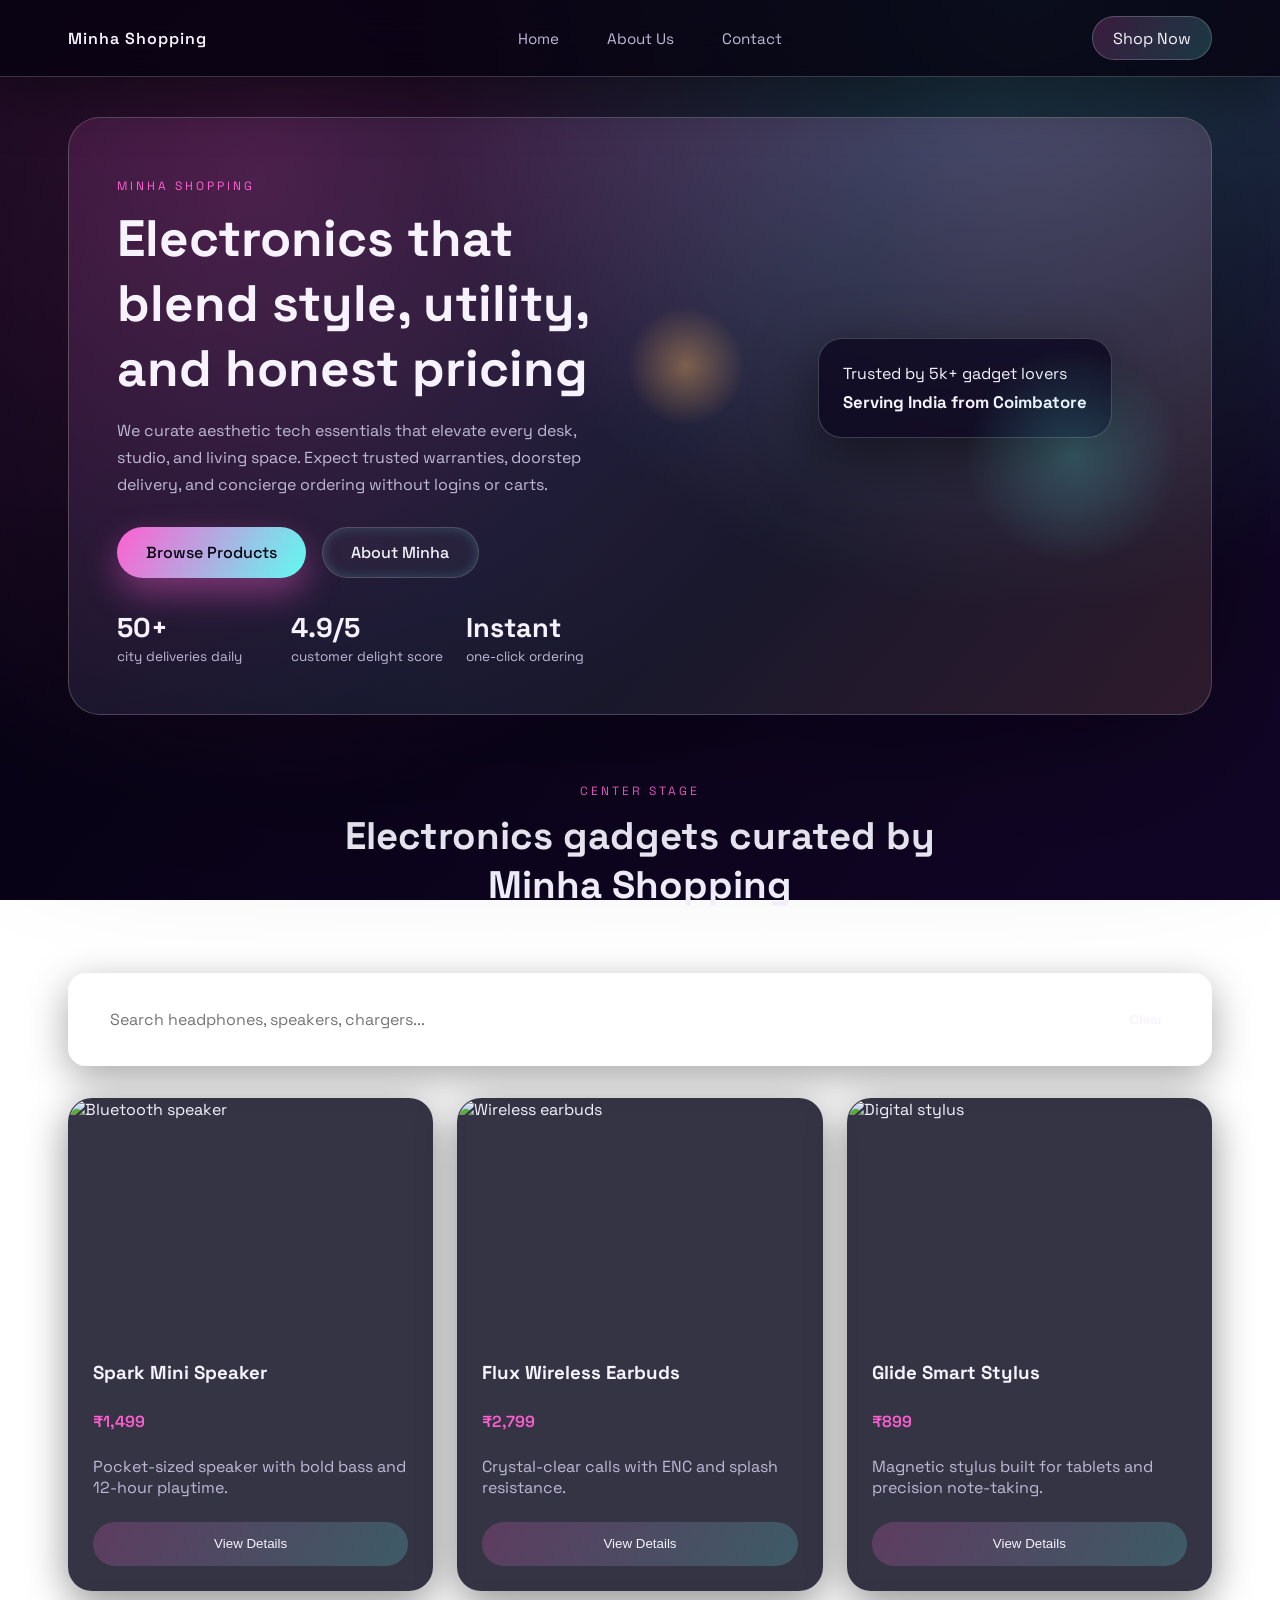
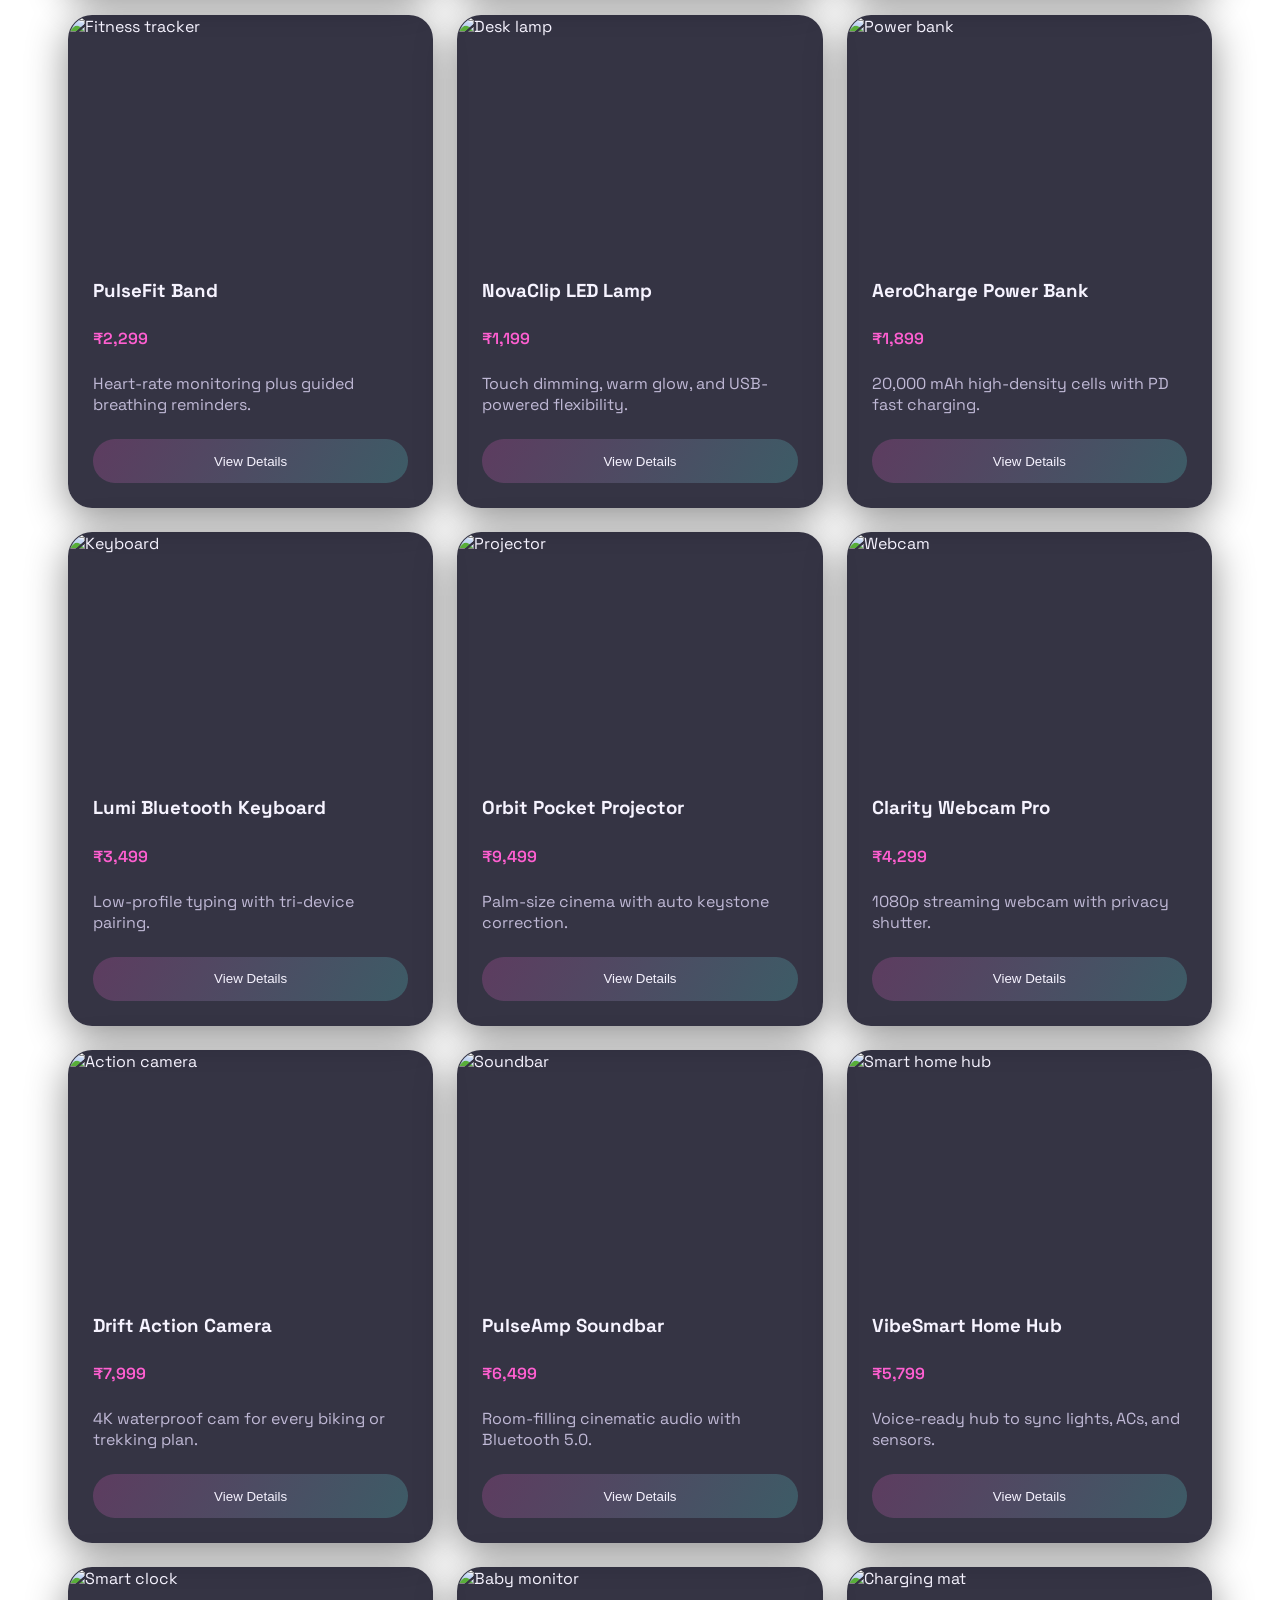
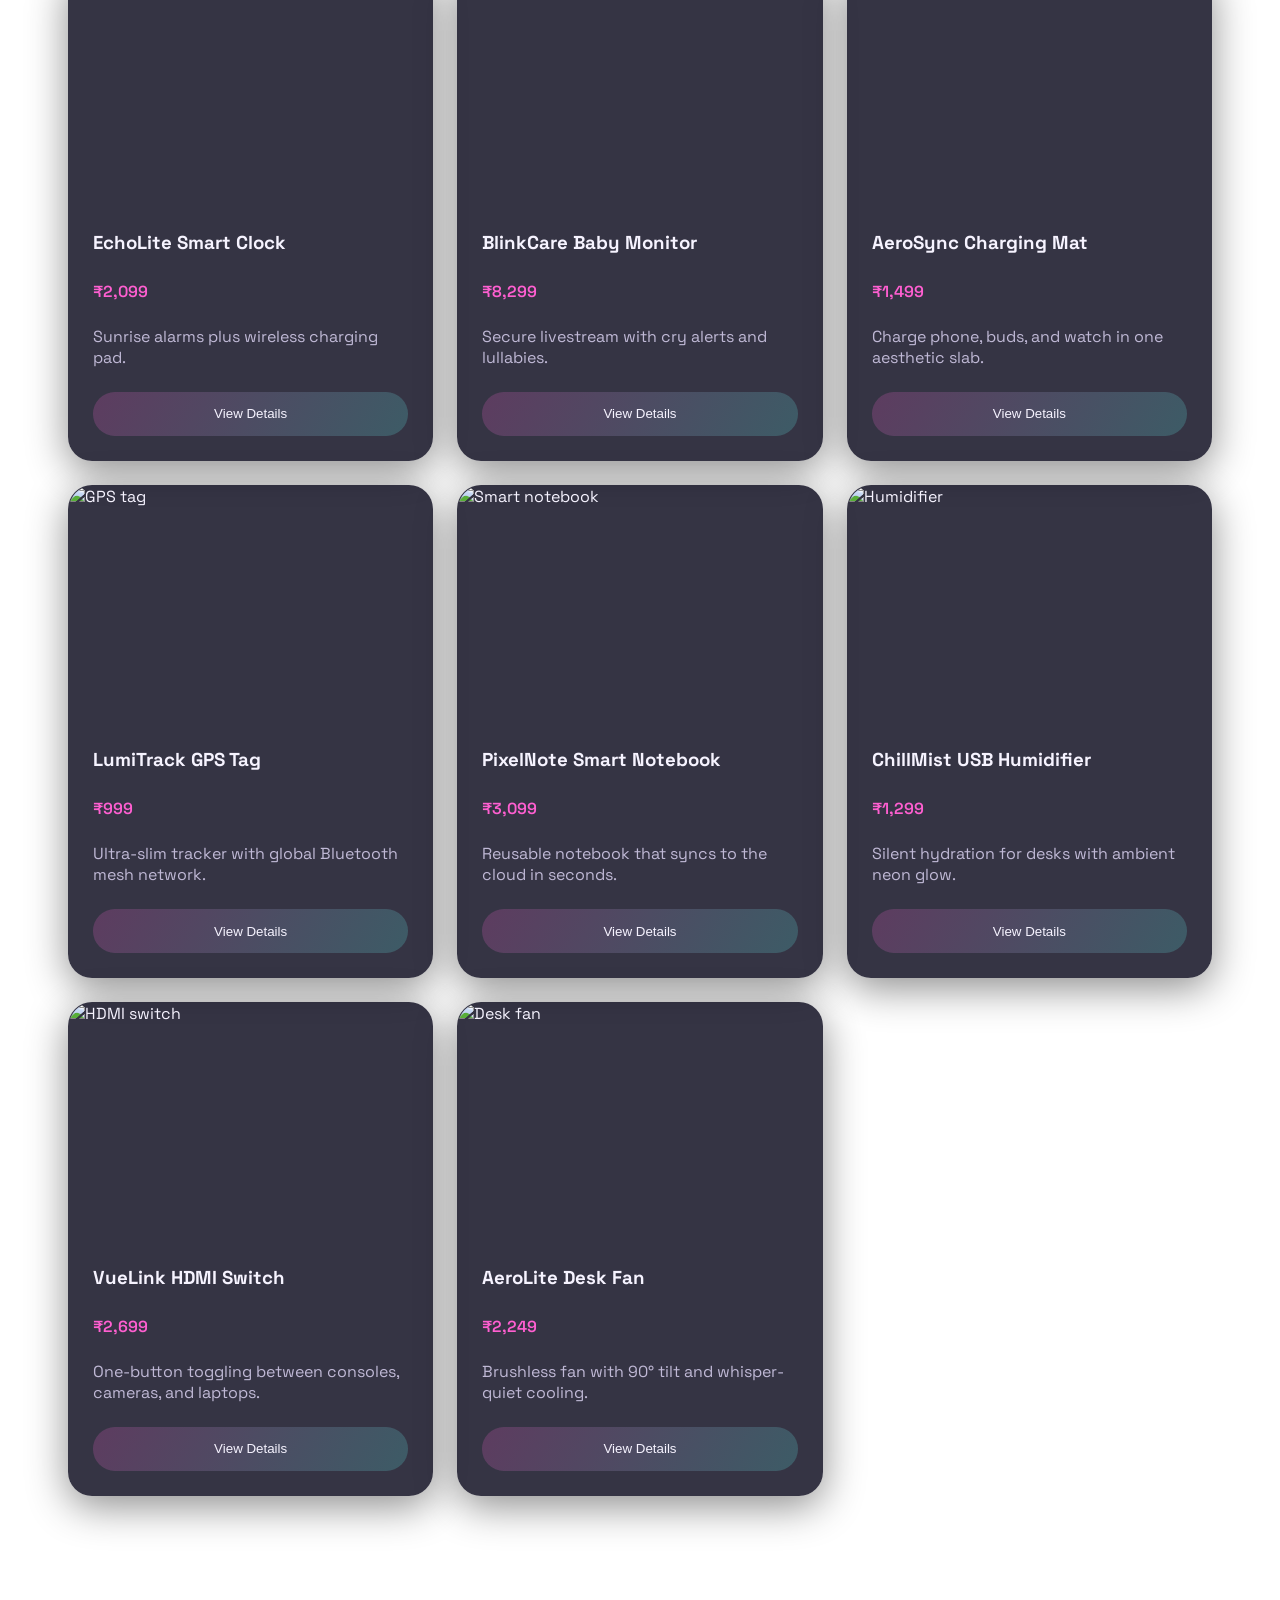
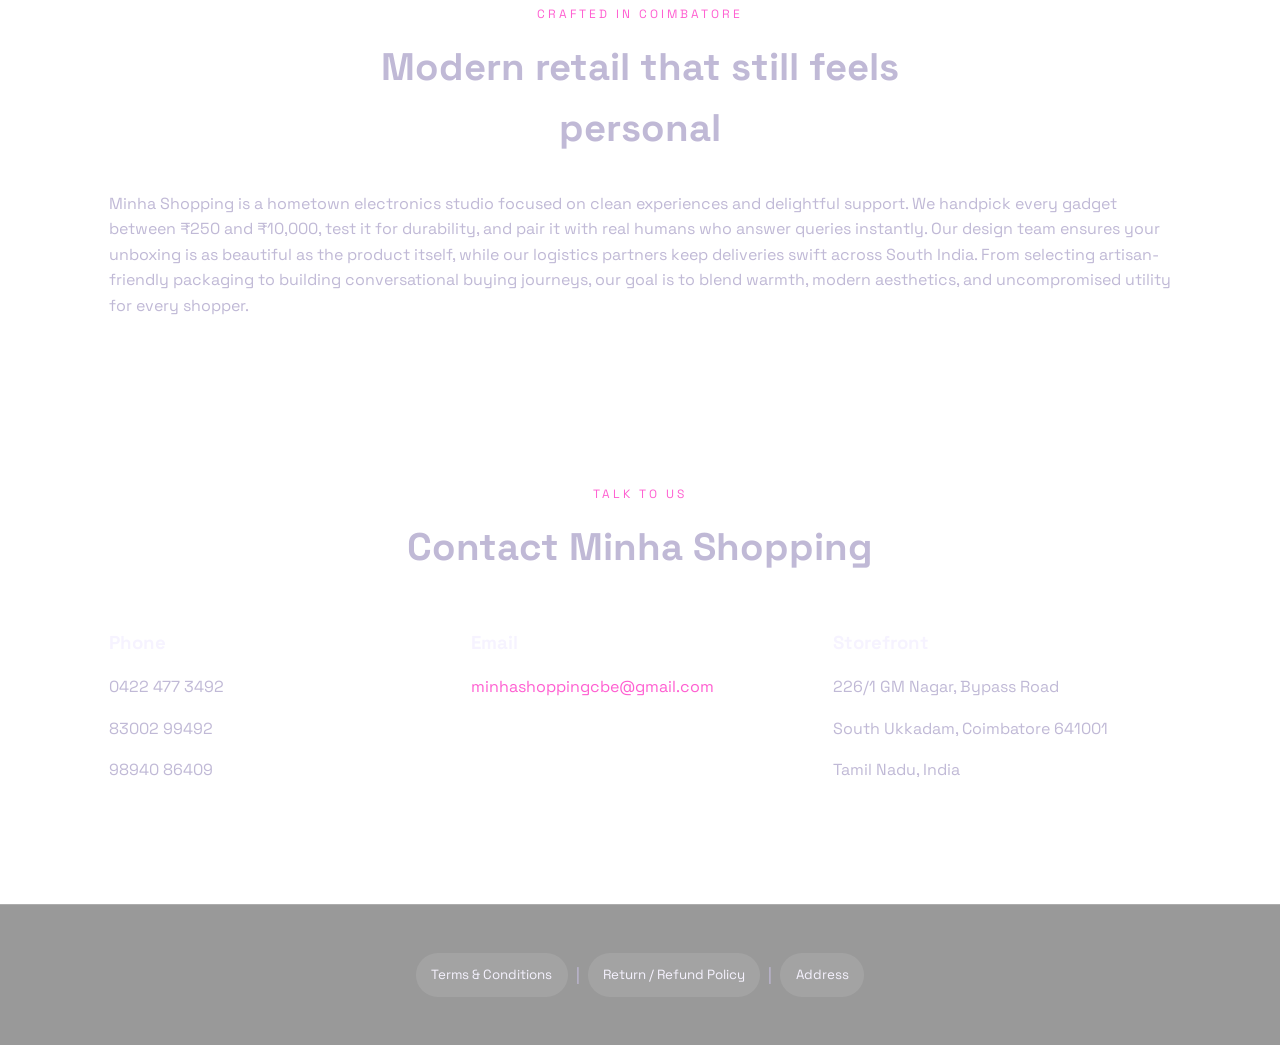
==== index.html @ f3690b3e "Add files via upload" ====
<!DOCTYPE html>
<html lang="en">

<head>
    <meta charset="UTF-8" />
    <meta name="viewport" content="width=device-width, initial-scale=1.0, maximum-scale=5.0, user-scalable=yes" />
    <meta name="apple-mobile-web-app-capable" content="yes" />
    <meta name="apple-mobile-web-app-status-bar-style" content="black-translucent" />
    <title>Minha Shopping | Curated Electronics</title>
    <link rel="preconnect" href="https://fonts.googleapis.com">
    <link rel="preconnect" href="https://fonts.gstatic.com" crossorigin>
    <link href="https://fonts.googleapis.com/css2?family=Space+Grotesk:wght@400;500;600&display=swap" rel="stylesheet">
    <link rel="stylesheet" href="style.css" />
</head>

<body>
    <header class="site-header">
        <nav class="nav">
            <div class="brand">Minha Shopping</div>
            <ul class="nav-links">
                <li><a href="#home">Home</a></li>
                <li><a href="#about">About Us</a></li>
                <li><a href="#contact">Contact</a></li>
            </ul>
            <a class="nav-cta" href="#gallery">Shop Now</a>
        </nav>
    </header>

    <main id="home">
        <section class="hero">
            <div class="hero-copy">
                <p class="eyebrow">Minha Shopping</p>
                <h1>Electronics that blend style, utility, and honest pricing</h1>
                <p class="subtitle">
                    We curate aesthetic tech essentials that elevate every desk, studio, and living space. Expect trusted
                    warranties, doorstep delivery, and concierge ordering without logins or carts.
                </p>
                <div class="hero-actions">
                    <a href="#gallery" class="primary-pill">Browse Products</a>
                    <a href="#about" class="ghost-pill">About Minha</a>
                </div>
                <div class="hero-stats">
                    <div>
                        <strong>50+</strong>
                        <span>city deliveries daily</span>
                    </div>
                    <div>
                        <strong>4.9/5</strong>
                        <span>customer delight score</span>
                    </div>
                    <div>
                        <strong>Instant</strong>
                        <span>one-click ordering</span>
                    </div>
                </div>
            </div>
            <div class="hero-visual">
                <div class="glass-card">
                    <span>Trusted by 5k+ gadget lovers</span>
                    <strong>Serving India from Coimbatore</strong>
                </div>
                <div class="hero-circle"></div>
                <div class="hero-orb"></div>
            </div>
        </section>

        <section class="gallery" id="gallery">
            <div class="section-heading">
                <p class="eyebrow">Center stage</p>
                <h2>Electronics gadgets curated by Minha Shopping</h2>
            </div>
            <div class="product-search">
                <div class="search-input-wrap">
                    <input type="search" id="productSearch" name="productSearch" placeholder="Search headphones, speakers, chargers..." aria-label="Search products">
                    <button type="button" id="clearSearch" aria-label="Clear search">Clear</button>
                </div>
                <p class="search-empty" id="searchEmpty" hidden>No products match your search.</p>
            </div>
            <div class="card-grid">
                <article class="product-card" data-name="Spark Mini Speaker" data-price="₹1,499" data-description="Pocket-sized speaker with bold bass and 12-hour playtime." data-image="https://images.unsplash.com/photo-1505740420928-5e560c06d30e?auto=format&fit=crop&w=800&q=80" data-features="12-hour battery|Pocket carry loop|IPX5 splash resistant">
                    <div class="card-media">
                        <img src="https://images.unsplash.com/photo-1505740420928-5e560c06d30e?auto=format&fit=crop&w=800&q=80" alt="Bluetooth speaker">
                    </div>
                    <div class="card-body">
                        <h3>Spark Mini Speaker</h3>
                        <p class="price">₹1,499</p>
                        <p class="description">Pocket-sized speaker with bold bass and 12-hour playtime.</p>
                        <button class="details-btn" type="button">View Details</button>
                    </div>
                </article>

                <article class="product-card" data-name="Flux Wireless Earbuds" data-price="₹2,799" data-description="Crystal-clear calls with ENC and splash resistance." data-image="https://images.unsplash.com/photo-1524504388940-b1c1722653e1?auto=format&fit=crop&w=800&q=80" data-features="ENC dual mics|Low-latency gaming mode|USB-C fast charge case">
                    <div class="card-media">
                        <img src="https://images.unsplash.com/photo-1524504388940-b1c1722653e1?auto=format&fit=crop&w=800&q=80" alt="Wireless earbuds">
                    </div>
                    <div class="card-body">
                        <h3>Flux Wireless Earbuds</h3>
                        <p class="price">₹2,799</p>
                        <p class="description">Crystal-clear calls with ENC and splash resistance.</p>
                        <button class="details-btn" type="button">View Details</button>
                    </div>
                </article>

                <article class="product-card" data-name="Glide Smart Stylus" data-price="₹899" data-description="Magnetic stylus built for tablets and precision note-taking." data-image="https://images.unsplash.com/photo-1505751172876-fa1923c5c528?auto=format&fit=crop&w=800&q=80" data-features="Palm rejection support|Magnetic snap-on|Universal tip set included">
                    <div class="card-media">
                        <img src="https://images.unsplash.com/photo-1505751172876-fa1923c5c528?auto=format&fit=crop&w=800&q=80" alt="Digital stylus">
                    </div>
                    <div class="card-body">
                        <h3>Glide Smart Stylus</h3>
                        <p class="price">₹899</p>
                        <p class="description">Magnetic stylus built for tablets and precision note-taking.</p>
                        <button class="details-btn" type="button">View Details</button>
                    </div>
                </article>

                <article class="product-card" data-name="PulseFit Band" data-price="₹2,299" data-description="Heart-rate monitoring plus guided breathing reminders." data-image="https://images.unsplash.com/photo-1518770660439-4636190af475?auto=format&fit=crop&w=800&q=80" data-features="24/7 HR tracking|Sleep analytics dashboard|Swim-ready water resistance">
                    <div class="card-media">
                        <img src="https://images.unsplash.com/photo-1518770660439-4636190af475?auto=format&fit=crop&w=800&q=80" alt="Fitness tracker">
                    </div>
                    <div class="card-body">
                        <h3>PulseFit Band</h3>
                        <p class="price">₹2,299</p>
                        <p class="description">Heart-rate monitoring plus guided breathing reminders.</p>
                        <button class="details-btn" type="button">View Details</button>
                    </div>
                </article>

                <article class="product-card" data-name="NovaClip LED Lamp" data-price="₹1,199" data-description="Touch dimming, warm glow, and USB-powered flexibility." data-image="https://images.unsplash.com/photo-1505691938895-1758d7feb511?auto=format&fit=crop&w=800&q=80" data-features="Touch dimmer control|Warm & cool tones|Flexible gooseneck clip">
                    <div class="card-media">
                        <img src="https://images.unsplash.com/photo-1505691938895-1758d7feb511?auto=format&fit=crop&w=800&q=80" alt="Desk lamp">
                    </div>
                    <div class="card-body">
                        <h3>NovaClip LED Lamp</h3>
                        <p class="price">₹1,199</p>
                        <p class="description">Touch dimming, warm glow, and USB-powered flexibility.</p>
                        <button class="details-btn" type="button">View Details</button>
                    </div>
                </article>

                <article class="product-card" data-name="AeroCharge Power Bank" data-price="₹1,899" data-description="20,000 mAh high-density cells with PD fast charging." data-image="https://images.unsplash.com/photo-1510552776732-01acc9a4c0d3?auto=format&fit=crop&w=800&q=80" data-features="20,000 mAh battery|Dual USB + USB-C ports|LED charge indicator">
                    <div class="card-media">
                        <img src="https://images.unsplash.com/photo-1510552776732-01acc9a4c0d3?auto=format&fit=crop&w=800&q=80" alt="Power bank">
                    </div>
                    <div class="card-body">
                        <h3>AeroCharge Power Bank</h3>
                        <p class="price">₹1,899</p>
                        <p class="description">20,000 mAh high-density cells with PD fast charging.</p>
                        <button class="details-btn" type="button">View Details</button>
                    </div>
                </article>

                <article class="product-card" data-name="Lumi Bluetooth Keyboard" data-price="₹3,499" data-description="Low-profile typing with tri-device pairing." data-image="https://images.unsplash.com/photo-1516651029879-edd686963a62?auto=format&fit=crop&w=800&q=80" data-features="Tri-device pairing|Backlit keycaps|Aluminum top frame">
                    <div class="card-media">
                        <img src="https://images.unsplash.com/photo-1516651029879-edd686963a62?auto=format&fit=crop&w=800&q=80" alt="Keyboard">
                    </div>
                    <div class="card-body">
                        <h3>Lumi Bluetooth Keyboard</h3>
                        <p class="price">₹3,499</p>
                        <p class="description">Low-profile typing with tri-device pairing.</p>
                        <button class="details-btn" type="button">View Details</button>
                    </div>
                </article>

                <article class="product-card" data-name="Orbit Pocket Projector" data-price="₹9,499" data-description="Palm-size cinema with auto keystone correction." data-image="https://images.unsplash.com/photo-1466096115517-bceecbfb6fde?auto=format&fit=crop&w=800&q=80" data-features="Auto keystone adjust|Built-in speakers|HDMI & USB inputs">
                    <div class="card-media">
                        <img src="https://images.unsplash.com/photo-1466096115517-bceecbfb6fde?auto=format&fit=crop&w=800&q=80" alt="Projector">
                    </div>
                    <div class="card-body">
                        <h3>Orbit Pocket Projector</h3>
                        <p class="price">₹9,499</p>
                        <p class="description">Palm-size cinema with auto keystone correction.</p>
                        <button class="details-btn" type="button">View Details</button>
                    </div>
                </article>

                <article class="product-card" data-name="Clarity Webcam Pro" data-price="₹4,299" data-description="1080p streaming webcam with privacy shutter." data-image="https://images.unsplash.com/photo-1580894908361-967195033215?auto=format&fit=crop&w=800&q=80" data-features="1080p glass lens|Dual noise-free mics|Physical privacy shutter">
                    <div class="card-media">
                        <img src="https://images.unsplash.com/photo-1580894908361-967195033215?auto=format&fit=crop&w=800&q=80" alt="Webcam">
                    </div>
                    <div class="card-body">
                        <h3>Clarity Webcam Pro</h3>
                        <p class="price">₹4,299</p>
                        <p class="description">1080p streaming webcam with privacy shutter.</p>
                        <button class="details-btn" type="button">View Details</button>
                    </div>
                </article>

                <article class="product-card" data-name="Drift Action Camera" data-price="₹7,999" data-description="4K waterproof cam for every biking or trekking plan." data-image="https://images.unsplash.com/photo-1508898578281-774ac4893c0c?auto=format&fit=crop&w=800&q=80" data-features="4K60 recording|Gyro stabilization|Waterproof up to 30m">
                    <div class="card-media">
                        <img src="https://images.unsplash.com/photo-1508898578281-774ac4893c0c?auto=format&fit=crop&w=800&q=80" alt="Action camera">
                    </div>
                    <div class="card-body">
                        <h3>Drift Action Camera</h3>
                        <p class="price">₹7,999</p>
                        <p class="description">4K waterproof cam for every biking or trekking plan.</p>
                        <button class="details-btn" type="button">View Details</button>
                    </div>
                </article>

                <article class="product-card" data-name="PulseAmp Soundbar" data-price="₹6,499" data-description="Room-filling cinematic audio with Bluetooth 5.0." data-image="https://images.unsplash.com/photo-1511379938547-c1f69419868d?auto=format&fit=crop&w=800&q=80" data-features="120W output|Wireless sub-ready|Bluetooth 5.0 streaming">
                    <div class="card-media">
                        <img src="https://images.unsplash.com/photo-1511379938547-c1f69419868d?auto=format&fit=crop&w=800&q=80" alt="Soundbar">
                    </div>
                    <div class="card-body">
                        <h3>PulseAmp Soundbar</h3>
                        <p class="price">₹6,499</p>
                        <p class="description">Room-filling cinematic audio with Bluetooth 5.0.</p>
                        <button class="details-btn" type="button">View Details</button>
                    </div>
                </article>

                <article class="product-card" data-name="VibeSmart Home Hub" data-price="₹5,799" data-description="Voice-ready hub to sync lights, ACs, and sensors." data-image="https://images.unsplash.com/photo-1498050108023-c5249f4df085?auto=format&fit=crop&w=800&q=80" data-features="Voice assistant ready|Smart routine engine|Companion app control">
                    <div class="card-media">
                        <img src="https://images.unsplash.com/photo-1498050108023-c5249f4df085?auto=format&fit=crop&w=800&q=80" alt="Smart home hub">
                    </div>
                    <div class="card-body">
                        <h3>VibeSmart Home Hub</h3>
                        <p class="price">₹5,799</p>
                        <p class="description">Voice-ready hub to sync lights, ACs, and sensors.</p>
                        <button class="details-btn" type="button">View Details</button>
                    </div>
                </article>

                <article class="product-card" data-name="EchoLite Smart Clock" data-price="₹2,099" data-description="Sunrise alarms plus wireless charging pad." data-image="https://images.unsplash.com/photo-1508057198894-247b23fe5ade?auto=format&fit=crop&w=800&q=80" data-features="Sunrise wake alarm|Qi wireless charging|Ambient light sensor">
                    <div class="card-media">
                        <img src="https://images.unsplash.com/photo-1508057198894-247b23fe5ade?auto=format&fit=crop&w=800&q=80" alt="Smart clock">
                    </div>
                    <div class="card-body">
                        <h3>EchoLite Smart Clock</h3>
                        <p class="price">₹2,099</p>
                        <p class="description">Sunrise alarms plus wireless charging pad.</p>
                        <button class="details-btn" type="button">View Details</button>
                    </div>
                </article>

                <article class="product-card" data-name="BlinkCare Baby Monitor" data-price="₹8,299" data-description="Secure livestream with cry alerts and lullabies." data-image="https://images.unsplash.com/photo-1518444028785-8fbcd101ebb9?auto=format&fit=crop&w=800&q=80" data-features="1080p night vision|Cry and motion alerts|Secure mobile streaming">
                    <div class="card-media">
                        <img src="https://images.unsplash.com/photo-1518444028785-8fbcd101ebb9?auto=format&fit=crop&w=800&q=80" alt="Baby monitor">
                    </div>
                    <div class="card-body">
                        <h3>BlinkCare Baby Monitor</h3>
                        <p class="price">₹8,299</p>
                        <p class="description">Secure livestream with cry alerts and lullabies.</p>
                        <button class="details-btn" type="button">View Details</button>
                    </div>
                </article>

                <article class="product-card" data-name="AeroSync Charging Mat" data-price="₹1,499" data-description="Charge phone, buds, and watch in one aesthetic slab." data-image="https://images.unsplash.com/photo-1517430816045-df4b7de11d1d?auto=format&fit=crop&w=800&q=80" data-features="3-in-1 charging zones|Foreign object detection|Soft ambient LED">
                    <div class="card-media">
                        <img src="https://images.unsplash.com/photo-1517430816045-df4b7de11d1d?auto=format&fit=crop&w=800&q=80" alt="Charging mat">
                    </div>
                    <div class="card-body">
                        <h3>AeroSync Charging Mat</h3>
                        <p class="price">₹1,499</p>
                        <p class="description">Charge phone, buds, and watch in one aesthetic slab.</p>
                        <button class="details-btn" type="button">View Details</button>
                    </div>
                </article>

                <article class="product-card" data-name="LumiTrack GPS Tag" data-price="₹999" data-description="Ultra-slim tracker with global Bluetooth mesh network." data-image="https://images.unsplash.com/photo-1508057198997-955f9a74f16c?auto=format&fit=crop&w=800&q=80" data-features="Global mesh tracking|Replaceable battery|Precision alert mode">
                    <div class="card-media">
                        <img src="https://images.unsplash.com/photo-1508057198997-955f9a74f16c?auto=format&fit=crop&w=800&q=80" alt="GPS tag">
                    </div>
                    <div class="card-body">
                        <h3>LumiTrack GPS Tag</h3>
                        <p class="price">₹999</p>
                        <p class="description">Ultra-slim tracker with global Bluetooth mesh network.</p>
                        <button class="details-btn" type="button">View Details</button>
                    </div>
                </article>

                <article class="product-card" data-name="PixelNote Smart Notebook" data-price="₹3,099" data-description="Reusable notebook that syncs to the cloud in seconds." data-image="https://images.unsplash.com/photo-1473186578172-c141e6798cf4?auto=format&fit=crop&w=800&q=80" data-features="Reusable smart pages|Cloud sync app|Pilot FriXion pen included">
                    <div class="card-media">
                        <img src="https://images.unsplash.com/photo-1473186578172-c141e6798cf4?auto=format&fit=crop&w=800&q=80" alt="Smart notebook">
                    </div>
                    <div class="card-body">
                        <h3>PixelNote Smart Notebook</h3>
                        <p class="price">₹3,099</p>
                        <p class="description">Reusable notebook that syncs to the cloud in seconds.</p>
                        <button class="details-btn" type="button">View Details</button>
                    </div>
                </article>

                <article class="product-card" data-name="ChillMist USB Humidifier" data-price="₹1,299" data-description="Silent hydration for desks with ambient neon glow." data-image="https://images.unsplash.com/photo-1503602642458-232111445657?auto=format&fit=crop&w=800&q=80" data-features="Color-cycle glow|Auto shut-off safety|Ultra-quiet misting">
                    <div class="card-media">
                        <img src="https://images.unsplash.com/photo-1503602642458-232111445657?auto=format&fit=crop&w=800&q=80" alt="Humidifier">
                    </div>
                    <div class="card-body">
                        <h3>ChillMist USB Humidifier</h3>
                        <p class="price">₹1,299</p>
                        <p class="description">Silent hydration for desks with ambient neon glow.</p>
                        <button class="details-btn" type="button">View Details</button>
                    </div>
                </article>

                <article class="product-card" data-name="VueLink HDMI Switch" data-price="₹2,699" data-description="One-button toggling between consoles, cameras, and laptops." data-image="https://images.unsplash.com/photo-1517059224940-d4af9eec41e5?auto=format&fit=crop&w=800&q=80" data-features="4K HDR passthrough|Single-tap toggle|Wireless remote included">
                    <div class="card-media">
                        <img src="https://images.unsplash.com/photo-1517059224940-d4af9eec41e5?auto=format&fit=crop&w=800&q=80" alt="HDMI switch">
                    </div>
                    <div class="card-body">
                        <h3>VueLink HDMI Switch</h3>
                        <p class="price">₹2,699</p>
                        <p class="description">One-button toggling between consoles, cameras, and laptops.</p>
                        <button class="details-btn" type="button">View Details</button>
                    </div>
                </article>

                <article class="product-card" data-name="AeroLite Desk Fan" data-price="₹2,249" data-description="Brushless fan with 90° tilt and whisper-quiet cooling." data-image="https://images.unsplash.com/photo-1448932223592-d1fc686e76ea?auto=format&fit=crop&w=800&q=80" data-features="Brushless motor|3-speed dial|USB-C powered base">
                    <div class="card-media">
                        <img src="https://images.unsplash.com/photo-1448932223592-d1fc686e76ea?auto=format&fit=crop&w=800&q=80" alt="Desk fan">
                    </div>
                    <div class="card-body">
                        <h3>AeroLite Desk Fan</h3>
                        <p class="price">₹2,249</p>
                        <p class="description">Brushless fan with 90° tilt and whisper-quiet cooling.</p>
                        <button class="details-btn" type="button">View Details</button>
                    </div>
                </article>
            </div>
        </section>

        <section class="about" id="about">
            <div class="section-heading">
                <p class="eyebrow">Crafted in Coimbatore</p>
                <h2>Modern retail that still feels personal</h2>
            </div>
            <p>
                Minha Shopping is a hometown electronics studio focused on clean experiences and delightful support. We
                handpick every gadget between ₹250 and ₹10,000, test it for durability, and pair it with real humans who answer
                queries instantly. Our design team ensures your unboxing is as beautiful as the product itself, while our
                logistics partners keep deliveries swift across South India. From selecting artisan-friendly packaging to
                building conversational buying journeys, our goal is to blend warmth, modern aesthetics, and uncompromised
                utility for every shopper.
            </p>
        </section>

        <section class="contact" id="contact">
            <div class="section-heading">
                <p class="eyebrow">Talk to us</p>
                <h2>Contact Minha Shopping</h2>
            </div>
            <div class="contact-grid">
                <div>
                    <h3>Phone</h3>
                    <p>0422 477 3492</p>
                    <p>83002 99492</p>
                    <p>98940 86409</p>
                </div>
                <div>
                    <h3>Email</h3>
                    <p><a href="mailto:minhashoppingcbe@gmail.com">minhashoppingcbe@gmail.com</a></p>
                </div>
                <div>
                    <h3>Storefront</h3>
                    <p>226/1 GM Nagar, Bypass Road</p>
                    <p>South Ukkadam, Coimbatore 641001</p>
                    <p>Tamil Nadu, India</p>
                </div>
            </div>
        </section>

    </main>

    <footer class="site-footer">
        <p>
            <button class="link-pill" data-info="terms">Terms &amp; Conditions</button>
            &nbsp;|&nbsp;
            <button class="link-pill" data-info="returns">Return / Refund Policy</button>
            &nbsp;|&nbsp;
            <button class="link-pill" data-info="address">Address</button>
        </p>
    </footer>


    <div class="product-overlay" id="productModal" aria-hidden="true">
        <div class="product-detail-card">
            <button class="close-btn" id="closeProduct" aria-label="Close product details">&times;</button>
            <div class="product-detail-grid">
                <div class="detail-media">
                    <img id="detailImage" src="" alt="Selected product">
                </div>
                <div class="detail-info">
                    <p class="eyebrow">Minha pick</p>
                    <h3 id="detailTitle"></h3>
                    <p class="price" id="detailPrice"></p>
                    <p class="detail-description" id="detailDescription"></p>
                    <ul class="detail-features" id="detailFeatures"></ul>
                    <div class="detail-actions">
                        <button class="ghost-pill" type="button" id="detailClose">Keep Browsing</button>
                        <button class="primary-pill" type="button" id="detailOrder">Order Now</button>
                    </div>
                </div>
            </div>
        </div>
    </div>

    <div class="info-overlay" id="infoModal" aria-hidden="true">
        <div class="info-card">
            <button class="close-btn" id="closeInfo" aria-label="Close policy details">&times;</button>
            <div class="info-content">
                <p class="eyebrow" id="infoLabel"></p>
                <h3 id="infoTitle"></h3>
                <ol id="infoList" class="info-list"></ol>
            </div>
        </div>
    </div>


    <script src="script.js" defer></script>
</body>

</html>
---- style.css ----
:root {
    --bg: #050210;
    --bg-accent: #140c2c;
    --card-bg: rgba(18, 17, 36, 0.85);
    --accent: #ff5fd1;
    --accent-strong: #ffb55f;
    --accent-secondary: #5ffbf1;
    --text: #f6f3ff;
    --muted: #c0b9d6;
    --border: rgba(255, 255, 255, 0.2);
    --error: #ff6b6b;
    font-family: "Space Grotesk", "Poppins", system-ui, -apple-system, BlinkMacSystemFont, "Segoe UI", sans-serif;
}

*,
*::before,
*::after {
    box-sizing: border-box;
    -webkit-tap-highlight-color: transparent;
}

html {
    scroll-behavior: smooth;
    width: 100%;
    overflow-x: hidden;
}

body {
    margin: 0;
    background: linear-gradient(125deg, #050210, #190834, #2d0a4f);
    background-size: 300% 300%;
    background-attachment: fixed;
    animation: nebula 18s ease infinite;
    color: var(--text);
    min-height: 100vh;
    overflow-x: hidden;
    width: 100%;
}

body::before,
body::after {
    content: "";
    position: fixed;
    inset: 0;
    pointer-events: none;
    background: radial-gradient(circle at 20% 20%, rgba(255, 95, 209, 0.2), transparent 50%),
        radial-gradient(circle at 80% 0%, rgba(95, 251, 241, 0.25), transparent 45%);
    mix-blend-mode: screen;
    z-index: -2;
}

body::after {
    background: url("https://www.transparenttextures.com/patterns/stardust.png");
    opacity: 0.04;
}

img {
    max-width: 100%;
    display: block;
    height: auto;
    object-fit: cover;
}

a {
    color: inherit;
    text-decoration: none;
}

.site-header {
    position: sticky;
    top: 0;
    z-index: 10;
    backdrop-filter: blur(20px);
    background: rgba(5, 2, 16, 0.8);
    border-bottom: 1px solid var(--border);
    box-shadow: 0 15px 60px rgba(0, 0, 0, 0.45);
}

.nav {
    display: flex;
    align-items: center;
    justify-content: space-between;
    max-width: 1200px;
    margin: 0 auto;
    padding: 1rem 1.75rem;
    flex-wrap: wrap;
    gap: 1rem;
}

.brand {
    font-weight: 600;
    letter-spacing: 1px;
}

.nav-links {
    display: flex;
    gap: 1.5rem;
    list-style: none;
    margin: 0;
    padding: 0;
    flex-wrap: wrap;
}

.nav-links li {
    display: flex;
}

.nav-links a {
    font-size: 0.95rem;
    color: var(--muted);
    transition: color 0.3s ease, text-shadow 0.3s ease;
    padding: 0.5rem 0.75rem;
    display: block;
    min-height: 44px;
    display: flex;
    align-items: center;
}

.nav-links a:hover {
    color: var(--accent);
    text-shadow: 0 0 12px rgba(255, 95, 209, 0.6);
}

.nav-cta {
    border: 1px solid var(--border);
    background: linear-gradient(120deg, rgba(255, 95, 209, 0.2), rgba(95, 251, 241, 0.2));
    color: var(--text);
    padding: 0.5rem 1.25rem;
    border-radius: 999px;
    cursor: pointer;
    transition: border-color 0.3s ease, transform 0.3s ease, box-shadow 0.3s ease;
    min-height: 44px;
    display: flex;
    align-items: center;
    justify-content: center;
    text-align: center;
}

.nav-cta:hover {
    border-color: var(--accent);
    transform: translateY(-2px) scale(1.02);
    box-shadow: 0 0 25px rgba(255, 95, 209, 0.45);
}

main {
    max-width: 1200px;
    margin: 0 auto;
    padding: 2.5rem 1.75rem 4rem;
    display: flex;
    flex-direction: column;
    gap: 3.5rem;
    width: 100%;
}

.hero {
    display: grid;
    grid-template-columns: repeat(auto-fit, minmax(280px, 1fr));
    gap: 2rem;
    align-items: center;
    padding: 3rem;
    border-radius: 32px;
    background: linear-gradient(135deg, rgba(255, 95, 209, 0.12), rgba(95, 251, 241, 0.08), rgba(255, 181, 95, 0.12));
    border: 1px solid var(--border);
    box-shadow: 0 30px 200px rgba(0, 0, 0, 0.45);
    position: relative;
    overflow: hidden;
    width: 100%;
}

.hero::after {
    content: "";
    position: absolute;
    inset: 0;
    background: radial-gradient(circle at 80% -20%, rgba(255, 95, 209, 0.2), transparent 50%);
    pointer-events: none;
    z-index: 0;
}

.hero > * {
    position: relative;
    z-index: 1;
}

.hero-copy h1 {
    font-size: clamp(2.5rem, 4vw, 3.5rem);
    margin: 0.3rem 0 1rem;
}

.eyebrow {
    text-transform: uppercase;
    letter-spacing: 3px;
    font-size: 0.75rem;
    color: var(--accent);
}

.subtitle {
    color: var(--muted);
    line-height: 1.7;
}

.hero-actions {
    display: flex;
    flex-wrap: wrap;
    gap: 1rem;
    margin-top: 1.75rem;
}

.primary-pill,
.ghost-pill {
    padding: 0.9rem 1.8rem;
    border-radius: 999px;
    font-weight: 500;
    border: none;
    cursor: pointer;
    transition: transform 0.3s ease, box-shadow 0.3s ease;
    min-height: 44px;
    display: inline-flex;
    align-items: center;
    justify-content: center;
    text-align: center;
    touch-action: manipulation;
    -webkit-tap-highlight-color: rgba(255, 95, 209, 0.3);
}

.primary-pill {
    background: linear-gradient(120deg, var(--accent), var(--accent-secondary));
    color: #050210;
    box-shadow: 0 15px 35px rgba(255, 95, 209, 0.4);
}

.primary-pill:hover {
    transform: translateY(-3px) scale(1.02);
}

.ghost-pill {
    border: 1px solid var(--border);
    color: var(--text);
    background: rgba(255, 255, 255, 0.03);
    box-shadow: inset 0 0 12px rgba(95, 251, 241, 0.2);
}

.hero-visual {
    position: relative;
    min-height: 260px;
}

.glass-card {
    position: absolute;
    top: 20%;
    right: 10%;
    padding: 1.5rem;
    background: rgba(10, 5, 28, 0.75);
    border-radius: 24px;
    border: 1px solid var(--border);
    backdrop-filter: blur(10px);
    box-shadow: 0 18px 60px rgba(0, 0, 0, 0.5);
}

.glass-card strong {
    display: block;
    margin-top: 0.4rem;
    font-size: 1.05rem;
}

.hero-circle {
    width: 220px;
    height: 220px;
    border-radius: 50%;
    background: radial-gradient(circle, rgba(95, 251, 241, 0.22), transparent 70%);
    position: absolute;
    right: -20px;
    bottom: -20px;
}

.hero-orb {
    width: 140px;
    height: 140px;
    border-radius: 50%;
    background: radial-gradient(circle, rgba(255, 181, 95, 0.4), transparent 60%);
    position: absolute;
    left: -40px;
    top: 10px;
    filter: blur(1px);
    animation: float 6s ease-in-out infinite;
}

.hero-stats {
    display: grid;
    grid-template-columns: repeat(auto-fit, minmax(120px, 1fr));
    gap: 1rem;
    margin-top: 2rem;
}

.hero-stats strong {
    display: block;
    font-size: 1.7rem;
}

.hero-stats span {
    font-size: 0.85rem;
    color: var(--muted);
}

.section-heading {
    text-align: center;
    max-width: 600px;
    margin: 0 auto 2rem;
}

.section-heading h2 {
    margin: 0.5rem 0 0;
    font-size: clamp(2rem, 3vw, 2.5rem);
}

.gallery {
    display: flex;
    flex-direction: column;
    gap: 2rem;
}

.product-search {
    background: rgba(255, 255, 255, 0.03);
    border: 1px solid var(--border);
    border-radius: 18px;
    padding: 1.25rem 1.5rem;
    display: grid;
    gap: 0.35rem;
    box-shadow: 0 12px 40px rgba(0, 0, 0, 0.35);
}

.search-input-wrap {
    display: grid;
    grid-template-columns: 1fr auto;
    gap: 0.5rem;
    align-items: center;
}

.product-search input[type="search"] {
    width: 100%;
    border-radius: 14px;
    border: 1px solid var(--border);
    background: rgba(255, 255, 255, 0.04);
    color: var(--text);
    padding: 0.85rem 1rem;
    font-size: 1rem;
    font-family: inherit;
    transition: border-color 0.2s ease, box-shadow 0.2s ease;
}

.product-search input[type="search"]:focus {
    outline: none;
    border-color: var(--accent);
    box-shadow: 0 0 0 3px rgba(255, 95, 209, 0.18);
}

#clearSearch {
    border: 1px solid var(--border);
    background: rgba(255, 255, 255, 0.06);
    color: var(--text);
    padding: 0.85rem 1rem;
    border-radius: 12px;
    cursor: pointer;
    min-height: 44px;
    min-width: 82px;
    font-weight: 600;
    transition: transform 0.2s ease, border-color 0.2s ease, box-shadow 0.2s ease;
}

#clearSearch:hover {
    border-color: var(--accent);
    box-shadow: 0 0 18px rgba(255, 95, 209, 0.25);
    transform: translateY(-1px);
}

.search-hint {
    margin: 0;
    color: var(--muted);
    font-size: 0.9rem;
}

.search-empty {
    margin: 0;
    color: var(--accent-strong);
    font-weight: 600;
}

.card-grid {
    display: grid;
    grid-template-columns: repeat(auto-fit, minmax(250px, 1fr));
    gap: 1.5rem;
    width: 100%;
}

.product-card {
    background: var(--card-bg);
    border-radius: 24px;
    overflow: hidden;
    border: 1px solid transparent;
    transition: transform 0.4s ease, border-color 0.4s ease, box-shadow 0.4s ease;
    display: flex;
    flex-direction: column;
    box-shadow: 0 10px 40px rgba(0, 0, 0, 0.45);
}

.product-card:hover {
    transform: translateY(-10px) scale(1.01);
    border-color: var(--accent);
    box-shadow: 0 25px 80px rgba(255, 95, 209, 0.35);
}

.card-media img {
    width: 100%;
    height: 220px;
    object-fit: cover;
}

.card-body {
    padding: 1.5rem;
    display: flex;
    flex-direction: column;
    gap: 0.5rem;
}

.price {
    color: var(--accent);
    margin: 0;
    font-weight: 600;
}

.description {
    color: var(--muted);
    flex: 1;
}

.details-btn {
    border: none;
    border-radius: 999px;
    padding: 0.85rem 1.4rem;
    background: linear-gradient(120deg, rgba(255, 95, 209, 0.2), rgba(95, 251, 241, 0.2));
    color: var(--text);
    cursor: pointer;
    transition: background 0.3s ease, transform 0.3s ease, box-shadow 0.3s ease;
    min-height: 44px;
    display: flex;
    align-items: center;
    justify-content: center;
    touch-action: manipulation;
    -webkit-tap-highlight-color: rgba(255, 95, 209, 0.3);
    width: 100%;
}

.details-btn:hover {
    background: linear-gradient(120deg, var(--accent), var(--accent-secondary));
    color: #050210;
    transform: translateY(-2px);
    box-shadow: 0 0 25px rgba(95, 251, 241, 0.35);
}

.about,
.contact {
    background: rgba(255, 255, 255, 0.03);
    border-radius: 24px;
    padding: 2.5rem;
    border: 1px solid var(--border);
    line-height: 1.6;
    color: var(--muted);
}

.contact-grid {
    display: grid;
    grid-template-columns: repeat(auto-fit, minmax(180px, 1fr));
    gap: 1.5rem;
    margin-top: 1.5rem;
}

.contact-grid h3 {
    margin-bottom: 0.5rem;
    color: var(--text);
}

.contact a {
    color: var(--accent);
}

.site-footer {
    text-align: center;
    padding: 2rem 1rem;
    border-top: 1px solid var(--border);
    background: rgba(0, 0, 0, 0.4);
    color: var(--muted);
}

.link-pill {
    background: rgba(255, 255, 255, 0.1);
    border: 1px solid transparent;
    color: var(--text);
    border-radius: 999px;
    padding: 0.3rem 0.9rem;
    cursor: pointer;
    font-family: inherit;
    transition: border-color 0.3s ease, transform 0.3s ease;
    min-height: 44px;
    display: inline-flex;
    align-items: center;
    justify-content: center;
    touch-action: manipulation;
    -webkit-tap-highlight-color: rgba(255, 95, 209, 0.3);
}

.link-pill:hover {
    border-color: var(--accent);
    transform: translateY(-2px);
}

.order-overlay {
    position: fixed;
    inset: 0;
    background: rgba(0, 0, 0, 0.65);
    display: flex;
    align-items: center;
    justify-content: center;
    padding: 1rem;
    opacity: 0;
    pointer-events: none;
    transition: opacity 0.3s ease;
}

.order-overlay.active {
    opacity: 1;
    pointer-events: all;
}

.order-card {
    background: rgba(7, 11, 18, 0.95);
    border-radius: 28px;
    width: min(420px, 100%);
    padding: 2.5rem 2rem;
    border: 1px solid var(--border);
    position: relative;
    box-shadow: 0 30px 90px rgba(0, 0, 0, 0.65), 0 0 60px rgba(255, 95, 209, 0.2);
}

.close-btn {
    position: absolute;
    top: 12px;
    right: 12px;
    border: none;
    background: transparent;
    color: var(--muted);
    font-size: 1.5rem;
    cursor: pointer;
    min-width: 44px;
    min-height: 44px;
    display: flex;
    align-items: center;
    justify-content: center;
    touch-action: manipulation;
    -webkit-tap-highlight-color: rgba(255, 95, 209, 0.3);
    z-index: 1;
}

.order-content h3 {
    margin: 0;
}

.order-perks {
    margin: 1rem 0 1.5rem;
    padding-left: 1.2rem;
    color: var(--muted);
    line-height: 1.5;
}

.order-perks li::marker {
    color: var(--accent);
}

form {
    display: flex;
    flex-direction: column;
    gap: 1.2rem;
    margin-top: 1.5rem;
}

label {
    display: flex;
    flex-direction: column;
    gap: 0.4rem;
    font-size: 0.9rem;
}

input,
textarea {
    border-radius: 16px;
    border: 1px solid var(--border);
    background: rgba(255, 255, 255, 0.02);
    color: var(--text);
    padding: 0.85rem 1rem;
    font-size: 1rem;
    font-family: inherit;
}

input:focus,
textarea:focus {
    outline: 2px solid var(--accent-strong);
}

.error {
    color: var(--error);
    font-size: 0.8rem;
    min-height: 1em;
}

.success {
    color: var(--accent);
    font-weight: 500;
    text-align: center;
    min-height: 1.2em;
}

.full-width {
    width: 100%;
}

.info-overlay {
    position: fixed;
    inset: 0;
    background: rgba(1, 4, 9, 0.8);
    display: flex;
    align-items: center;
    justify-content: center;
    padding: 1.5rem;
    opacity: 0;
    pointer-events: none;
    transition: opacity 0.3s ease;
    z-index: 20;
}

.info-overlay.active {
    opacity: 1;
    pointer-events: all;
}

.info-card {
    width: min(640px, 100%);
    background: rgba(10, 5, 28, 0.96);
    border-radius: 32px;
    padding: 2.5rem;
    border: 1px solid var(--border);
    position: relative;
    box-shadow: 0 40px 120px rgba(0, 0, 0, 0.65), 0 0 80px rgba(255, 95, 209, 0.2);
    max-height: 90vh;
    overflow-y: auto;
    -webkit-overflow-scrolling: touch;
}

.info-content h3 {
    margin: 0.3rem 0 1rem;
}

.info-list {
    margin: 0;
    padding-left: 1.5rem;
    display: flex;
    flex-direction: column;
    gap: 0.8rem;
    color: var(--muted);
}

.info-list li::marker {
    color: var(--accent);
    font-weight: 600;
}

.product-overlay {
    position: fixed;
    inset: 0;
    background: rgba(4, 1, 12, 0.85);
    display: flex;
    align-items: center;
    justify-content: center;
    padding: 1.5rem;
    opacity: 0;
    pointer-events: none;
    transition: opacity 0.3s ease;
    z-index: 22;
}

.product-overlay.active {
    opacity: 1;
    pointer-events: all;
}

.product-detail-card {
    width: min(960px, 100%);
    background: rgba(8, 6, 20, 0.95);
    border-radius: 36px;
    border: 1px solid var(--border);
    padding: 2.5rem;
    box-shadow: 0 40px 140px rgba(0, 0, 0, 0.7), 0 0 80px rgba(255, 95, 209, 0.2);
    position: relative;
    max-height: 90vh;
    overflow-y: auto;
    -webkit-overflow-scrolling: touch;
}

.product-detail-grid {
    display: grid;
    grid-template-columns: repeat(auto-fit, minmax(260px, 1fr));
    gap: 2rem;
    align-items: center;
}

.detail-media img {
    width: 100%;
    border-radius: 28px;
    object-fit: cover;
    max-height: 360px;
}

.detail-description {
    color: var(--muted);
    line-height: 1.6;
}

.detail-features {
    margin: 1.25rem 0;
    padding-left: 1.2rem;
    display: flex;
    flex-direction: column;
    gap: 0.6rem;
    color: var(--muted);
}

.detail-features li::marker {
    color: var(--accent-secondary);
}

.detail-actions {
    display: flex;
    flex-wrap: wrap;
    gap: 1rem;
    margin-top: 1rem;
}

.success-overlay {
    position: fixed;
    inset: 0;
    background: rgba(6, 10, 17, 0.85);
    display: flex;
    align-items: center;
    justify-content: center;
    padding: 1.5rem;
    opacity: 0;
    pointer-events: none;
    transition: opacity 0.3s ease;
    z-index: 25;
}

.success-overlay.active {
    opacity: 1;
    pointer-events: all;
}

.success-card {
    width: min(420px, 100%);
    background: rgba(7, 18, 26, 0.95);
    border: 1px solid var(--border);
    border-radius: 28px;
    padding: 2.5rem 2rem;
    text-align: center;
    box-shadow: 0 30px 120px rgba(0, 0, 0, 0.6), 0 0 45px rgba(255, 95, 209, 0.25);
}

.pulse-icon {
    width: 72px;
    height: 72px;
    margin: 0 auto 1rem;
    border-radius: 50%;
    background: rgba(255, 95, 209, 0.2);
    display: grid;
    place-items: center;
    font-size: 2rem;
    color: var(--accent);
    border: 1px solid var(--accent);
    animation: pulse 1.4s ease infinite;
}

.success-card p {
    color: var(--muted);
    margin-bottom: 1.5rem;
}

@keyframes pulse {
    0% {
        transform: scale(0.95);
        opacity: 0.8;
    }
    50% {
        transform: scale(1);
        opacity: 1;
    }
    100% {
        transform: scale(0.95);
        opacity: 0.8;
    }
}

@keyframes nebula {
    0% {
        background-position: 0% 50%;
    }
    50% {
        background-position: 100% 50%;
    }
    100% {
        background-position: 0% 50%;
    }
}

@keyframes float {
    0% {
        transform: translateY(0);
    }
    50% {
        transform: translateY(-12px);
    }
    100% {
        transform: translateY(0);
    }
}

/* Tablet and below (768px) */
@media (max-width: 768px) {
    .nav {
        flex-wrap: wrap;
        gap: 1rem;
        padding: 1rem 1.25rem;
    }

    .nav-links {
        width: 100%;
        justify-content: center;
        gap: 1rem;
    }

    .nav-links a {
        font-size: 0.9rem;
        padding: 0.5rem;
    }

    .nav-cta {
        font-size: 0.9rem;
        padding: 0.5rem 1rem;
    }

    main {
        padding: 1.5rem 1.25rem 3rem;
        gap: 2.5rem;
    }

    .hero {
        padding: 2rem;
        border-radius: 24px;
        gap: 1.5rem;
    }

    .product-search {
        padding: 1.1rem 1.25rem;
        border-radius: 16px;
    }

    .search-input-wrap {
        grid-template-columns: 1fr;
    }

    #clearSearch {
        width: 100%;
    }

    .hero-copy h1 {
        font-size: clamp(2rem, 5vw, 2.5rem);
    }

    .hero-stats {
        grid-template-columns: repeat(3, 1fr);
        gap: 0.75rem;
    }

    .hero-stats strong {
        font-size: 1.4rem;
    }

    .hero-stats span {
        font-size: 0.75rem;
    }

    .hero-visual {
        min-height: 200px;
    }

    .glass-card {
        padding: 1.25rem;
        font-size: 0.9rem;
    }

    .glass-card strong {
        font-size: 0.95rem;
    }

    .hero-circle {
        width: 180px;
        height: 180px;
    }

    .hero-orb {
        width: 120px;
        height: 120px;
    }

    .card-grid {
        grid-template-columns: repeat(auto-fit, minmax(200px, 1fr));
        gap: 1.25rem;
    }

    .card-body {
        padding: 1.25rem;
    }

    .card-media img {
        height: 200px;
    }

    .section-heading h2 {
        font-size: clamp(1.75rem, 4vw, 2.25rem);
    }

    .about,
    .contact {
        padding: 1.75rem;
        border-radius: 20px;
    }

    .contact-grid {
        grid-template-columns: 1fr;
        gap: 1.25rem;
    }

    .product-detail-grid {
        grid-template-columns: 1fr;
        gap: 1.5rem;
    }

    .detail-media img {
        max-height: 300px;
    }

    .info-card {
        padding: 2rem 1.5rem;
        border-radius: 24px;
    }

    .product-detail-card {
        padding: 2rem 1.5rem;
        border-radius: 24px;
    }
}

/* Mobile (540px and below) */
@media (max-width: 540px) {
    .nav {
        padding: 0.75rem 1rem;
    }

    .brand {
        font-size: 1rem;
    }

    .nav-links {
        gap: 0.75rem;
        font-size: 0.85rem;
    }

    .nav-links a {
        font-size: 0.85rem;
        padding: 0.4rem 0.6rem;
    }

    .nav-cta {
        width: 100%;
        font-size: 0.85rem;
        padding: 0.6rem 1rem;
    }

    main {
        padding: 1.25rem 1rem 2.5rem;
        gap: 2rem;
    }

    .hero {
        padding: 1.5rem;
        border-radius: 20px;
        gap: 1.25rem;
    }

    .product-search {
        padding: 1rem 1.1rem;
        gap: 0.25rem;
    }

    .product-search input[type="search"] {
        font-size: 0.95rem;
    }

    #clearSearch {
        padding: 0.7rem 0.9rem;
    }

    .hero-copy h1 {
        font-size: clamp(1.75rem, 6vw, 2.25rem);
        margin: 0.25rem 0 0.75rem;
    }

    .subtitle {
        font-size: 0.95rem;
        line-height: 1.6;
    }

    .hero-actions {
        flex-direction: column;
        align-items: stretch;
        gap: 0.75rem;
    }

    .primary-pill,
    .ghost-pill {
        padding: 0.85rem 1.5rem;
        font-size: 0.95rem;
        width: 100%;
    }

    .hero-stats {
        grid-template-columns: 1fr;
        gap: 1rem;
        margin-top: 1.5rem;
    }

    .hero-stats strong {
        font-size: 1.5rem;
    }

    .hero-stats span {
        font-size: 0.8rem;
    }

    .hero-visual {
        min-height: 180px;
        margin-top: 1rem;
    }

    .glass-card {
        position: relative;
        top: auto;
        right: auto;
        padding: 1rem;
        font-size: 0.85rem;
        margin-bottom: 1rem;
    }

    .glass-card strong {
        font-size: 0.9rem;
    }

    .hero-circle,
    .hero-orb {
        display: none;
    }

    .card-grid {
        grid-template-columns: 1fr;
        gap: 1rem;
    }

    .card-body {
        padding: 1rem;
    }

    .card-body h3 {
        font-size: 1.1rem;
    }

    .card-body .price {
        font-size: 1.1rem;
    }

    .card-body .description {
        font-size: 0.9rem;
    }

    .details-btn {
        padding: 0.75rem 1.25rem;
        font-size: 0.9rem;
    }

    .section-heading {
        margin-bottom: 1.5rem;
    }

    .section-heading h2 {
        font-size: clamp(1.5rem, 5vw, 2rem);
    }

    .eyebrow {
        font-size: 0.7rem;
        letter-spacing: 2px;
    }

    .about,
    .contact {
        padding: 1.5rem;
        border-radius: 16px;
        font-size: 0.95rem;
    }

    .contact-grid {
        gap: 1rem;
    }

    .contact-grid h3 {
        font-size: 1.1rem;
    }

    .site-footer {
        padding: 1.5rem 1rem;
    }

    .site-footer p {
        font-size: 0.85rem;
        line-height: 1.8;
    }

    .link-pill {
        padding: 0.4rem 0.75rem;
        font-size: 0.8rem;
        margin: 0.25rem 0;
    }

    .product-overlay,
    .info-overlay {
        padding: 1rem;
    }

    .product-detail-card {
        padding: 1.5rem 1.25rem;
        border-radius: 20px;
        max-height: 95vh;
    }

    .product-detail-grid {
        gap: 1.25rem;
    }

    .detail-media img {
        max-height: 250px;
        border-radius: 16px;
    }

    .detail-info h3 {
        font-size: 1.5rem;
    }

    .detail-description {
        font-size: 0.95rem;
    }

    .detail-features {
        font-size: 0.9rem;
        gap: 0.5rem;
    }

    .detail-actions {
        flex-direction: column;
        gap: 0.75rem;
    }

    .detail-actions .primary-pill,
    .detail-actions .ghost-pill {
        width: 100%;
    }

    .info-card {
        padding: 1.5rem 1.25rem;
        border-radius: 20px;
        max-height: 95vh;
    }

    .info-content h3 {
        font-size: 1.5rem;
    }

    .info-list {
        font-size: 0.9rem;
        gap: 0.6rem;
    }

    .close-btn {
        top: 8px;
        right: 8px;
        font-size: 1.75rem;
        min-width: 40px;
        min-height: 40px;
    }
}

/* Small mobile (360px and below) */
@media (max-width: 360px) {
    .nav {
        padding: 0.5rem 0.75rem;
    }

    .brand {
        font-size: 0.95rem;
    }

    main {
        padding: 1rem 0.75rem 2rem;
    }

    .hero {
        padding: 1.25rem;
    }

    .hero-copy h1 {
        font-size: 1.5rem;
    }

    .card-body {
        padding: 0.875rem;
    }

    .about,
    .contact {
        padding: 1.25rem;
    }

    .product-detail-card,
    .info-card {
        padding: 1.25rem 1rem;
    }
}

/* iOS specific fixes */
@supports (-webkit-touch-callout: none) {
    .product-overlay,
    .info-overlay {
        -webkit-overflow-scrolling: touch;
    }

    body {
        -webkit-font-smoothing: antialiased;
        -moz-osx-font-smoothing: grayscale;
    }

    input,
    textarea,
    button {
        -webkit-appearance: none;
        border-radius: 0;
    }

    button {
        border-radius: 999px;
    }
}

/* Landscape mobile orientation */
@media (max-width: 768px) and (orientation: landscape) {
    .hero {
        grid-template-columns: 1fr 1fr;
    }

    .hero-visual {
        min-height: auto;
    }

    .product-detail-card {
        max-height: 85vh;
    }

    .info-card {
        max-height: 85vh;
    }
}

/* Large screens (1200px and above) */
@media (min-width: 1200px) {
    .card-grid {
        grid-template-columns: repeat(auto-fit, minmax(280px, 1fr));
    }
}

/* Prevent text size adjustment on iOS */
@media screen and (max-width: 768px) {
    html {
        -webkit-text-size-adjust: 100%;
        text-size-adjust: 100%;
    }
}
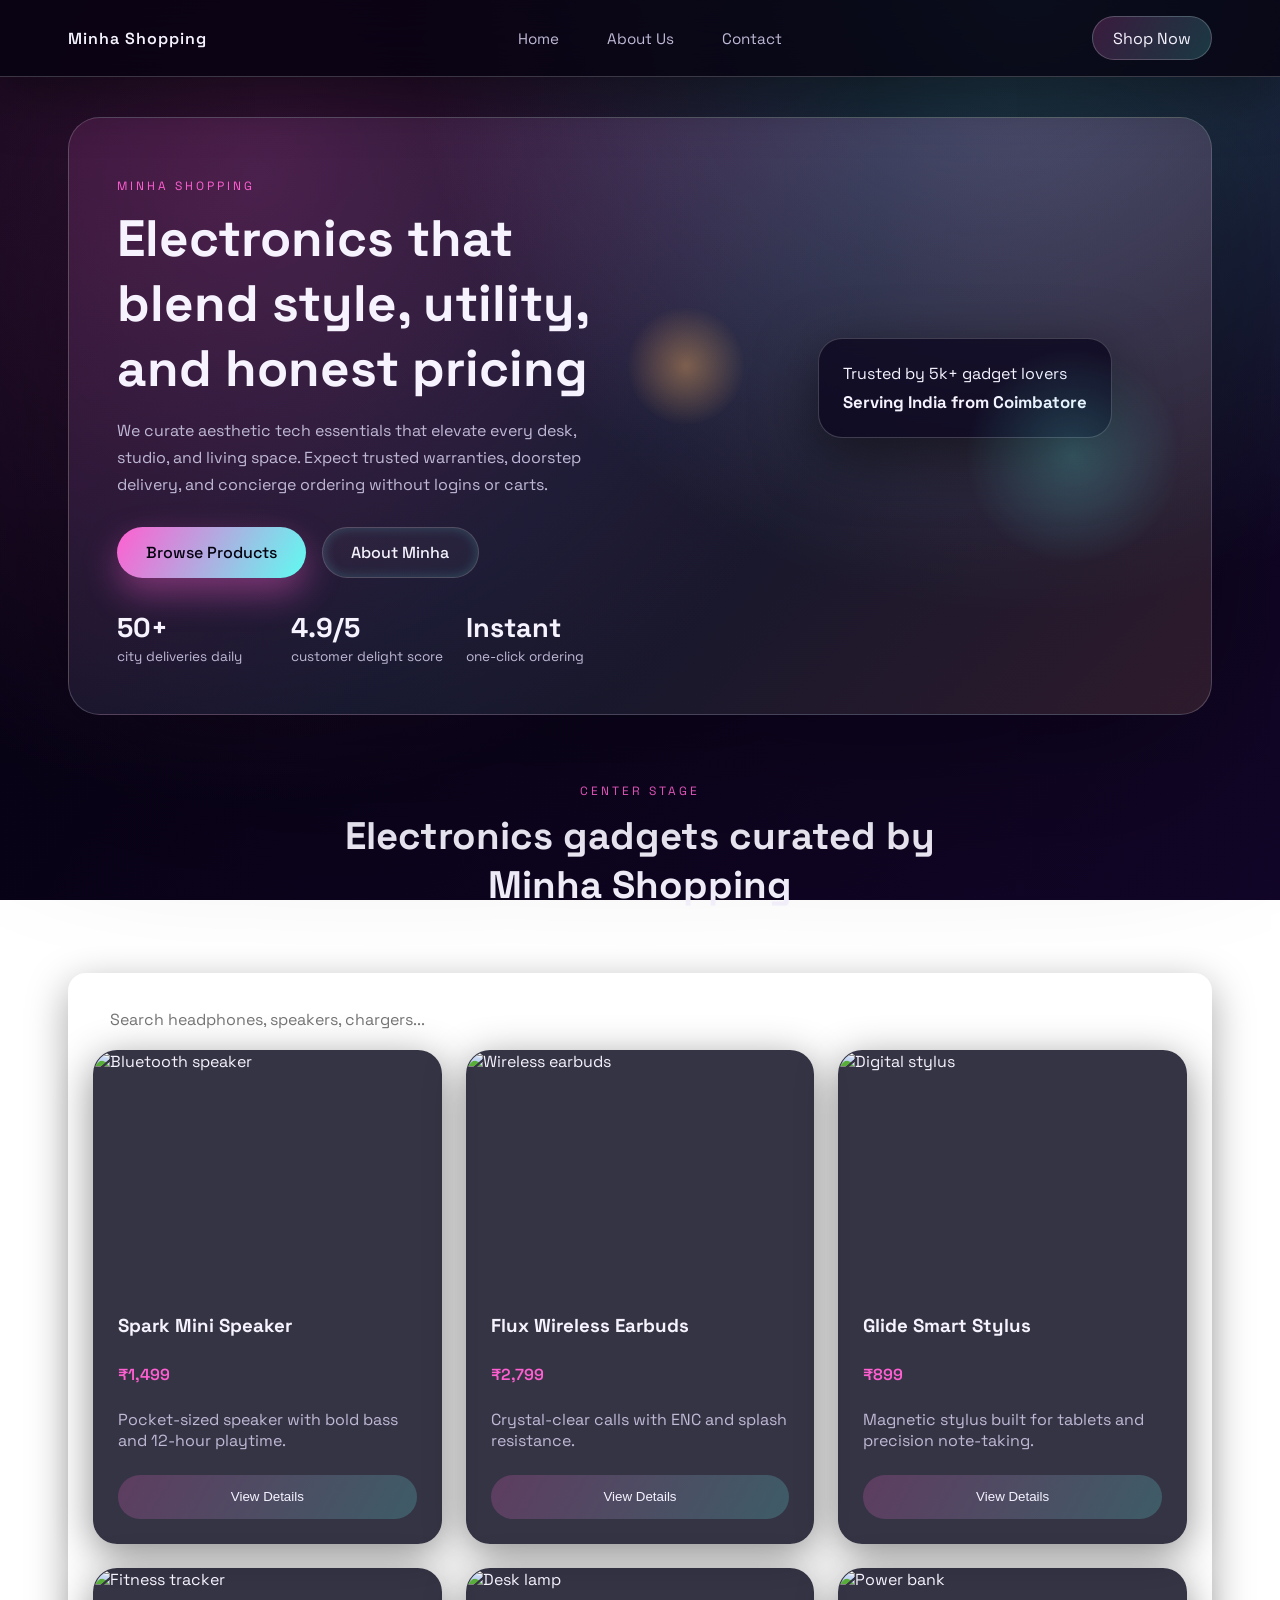
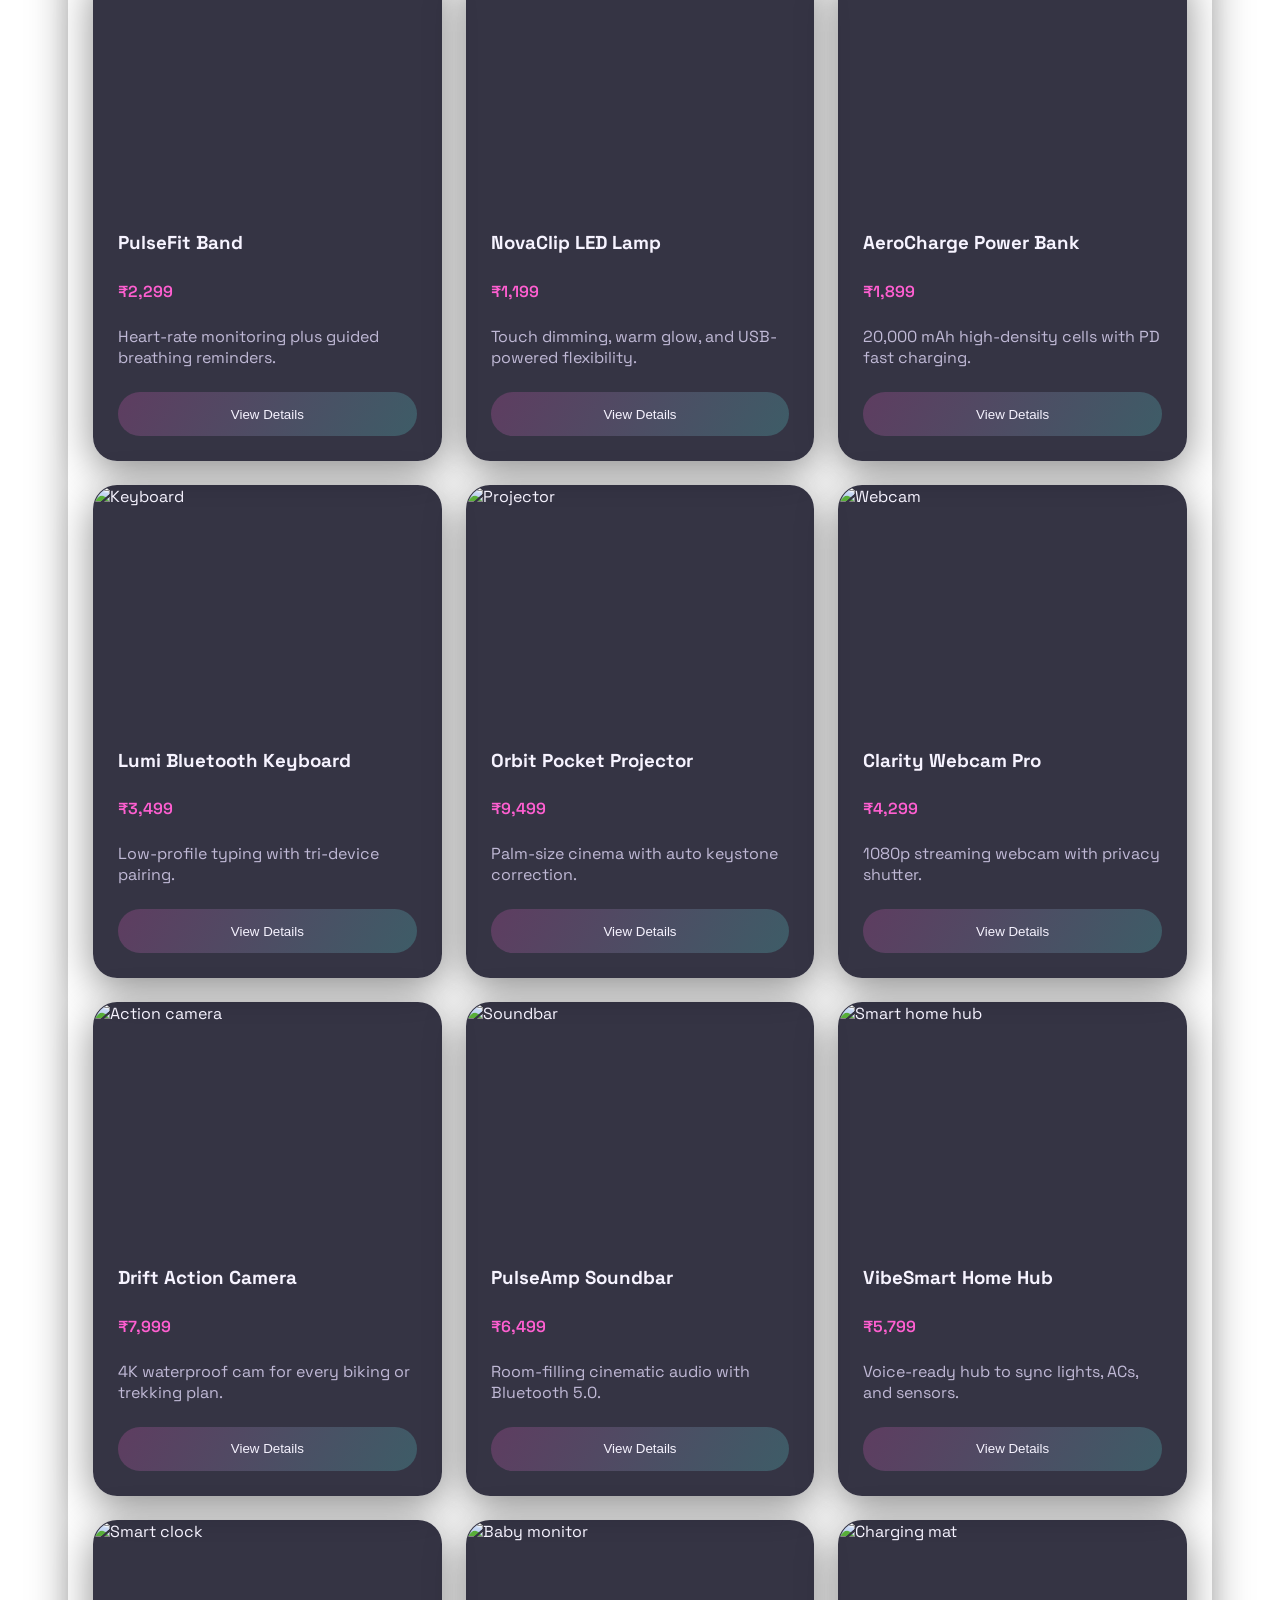
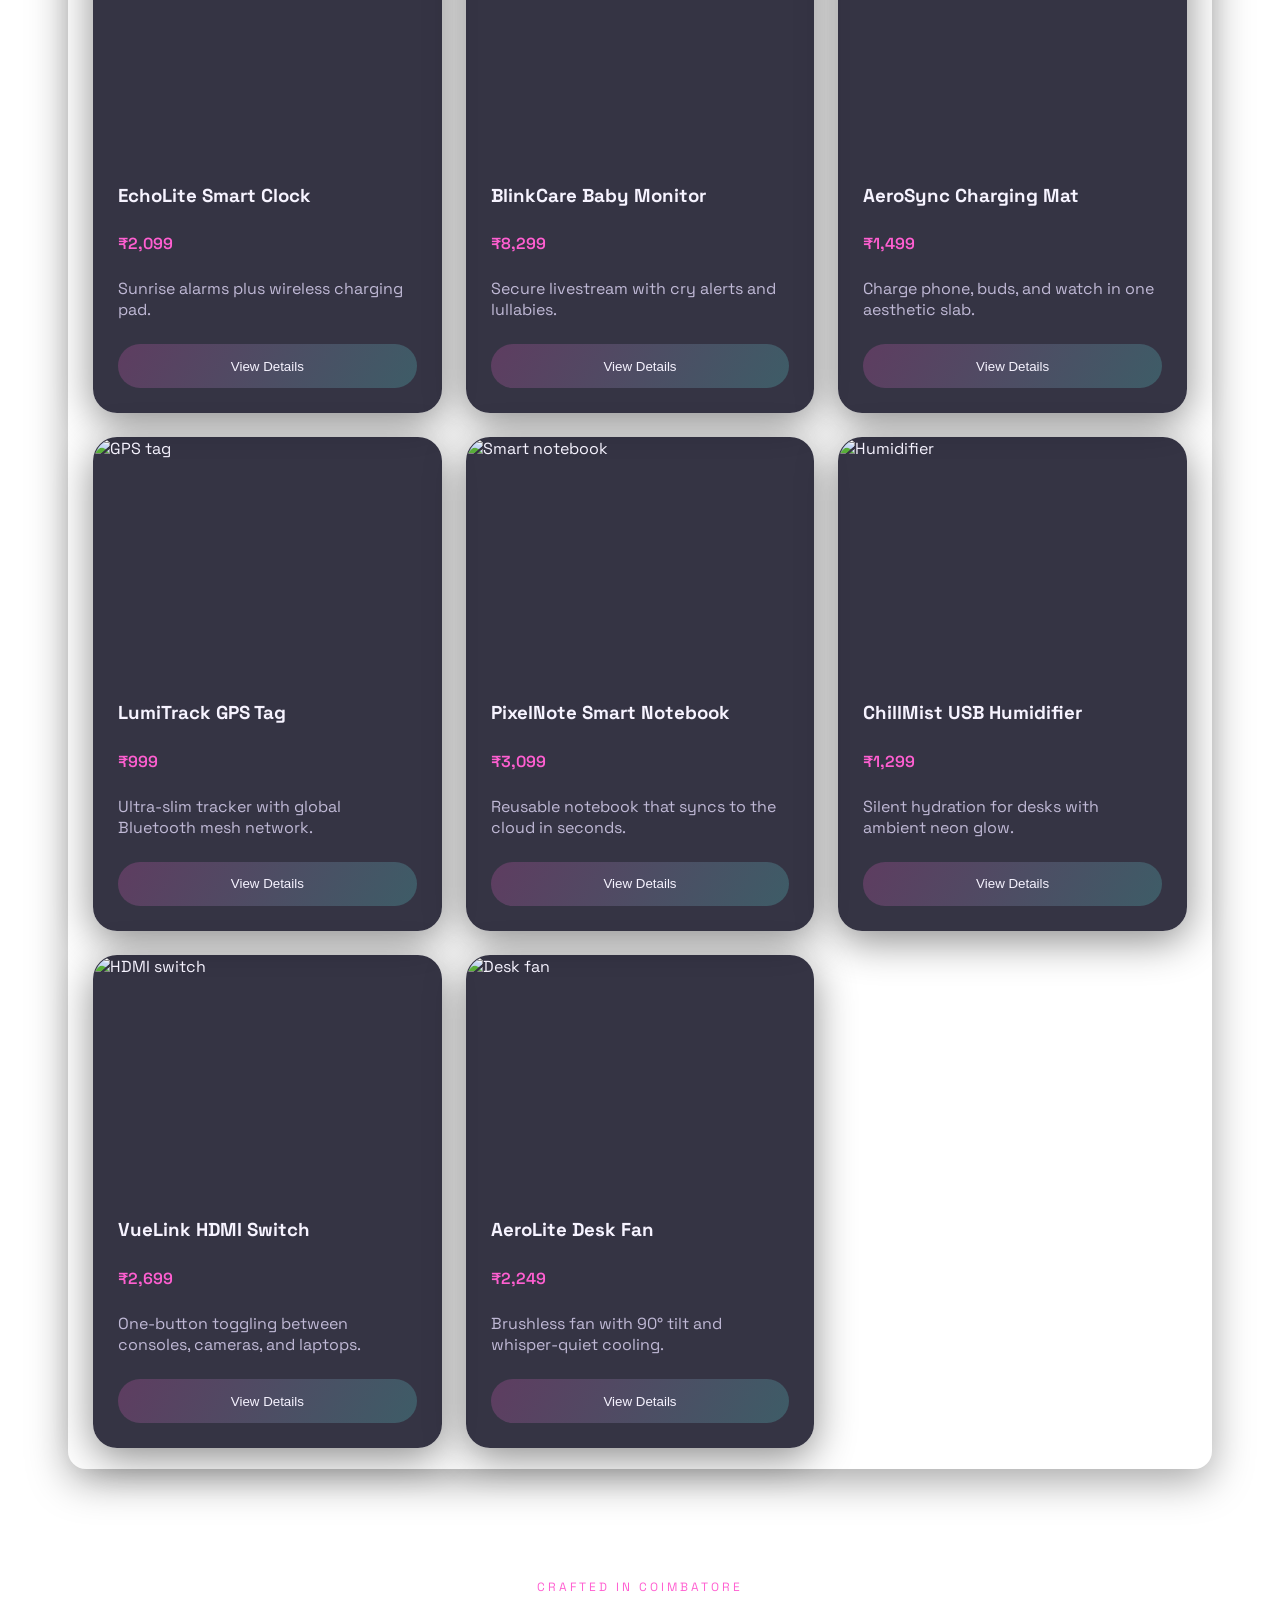
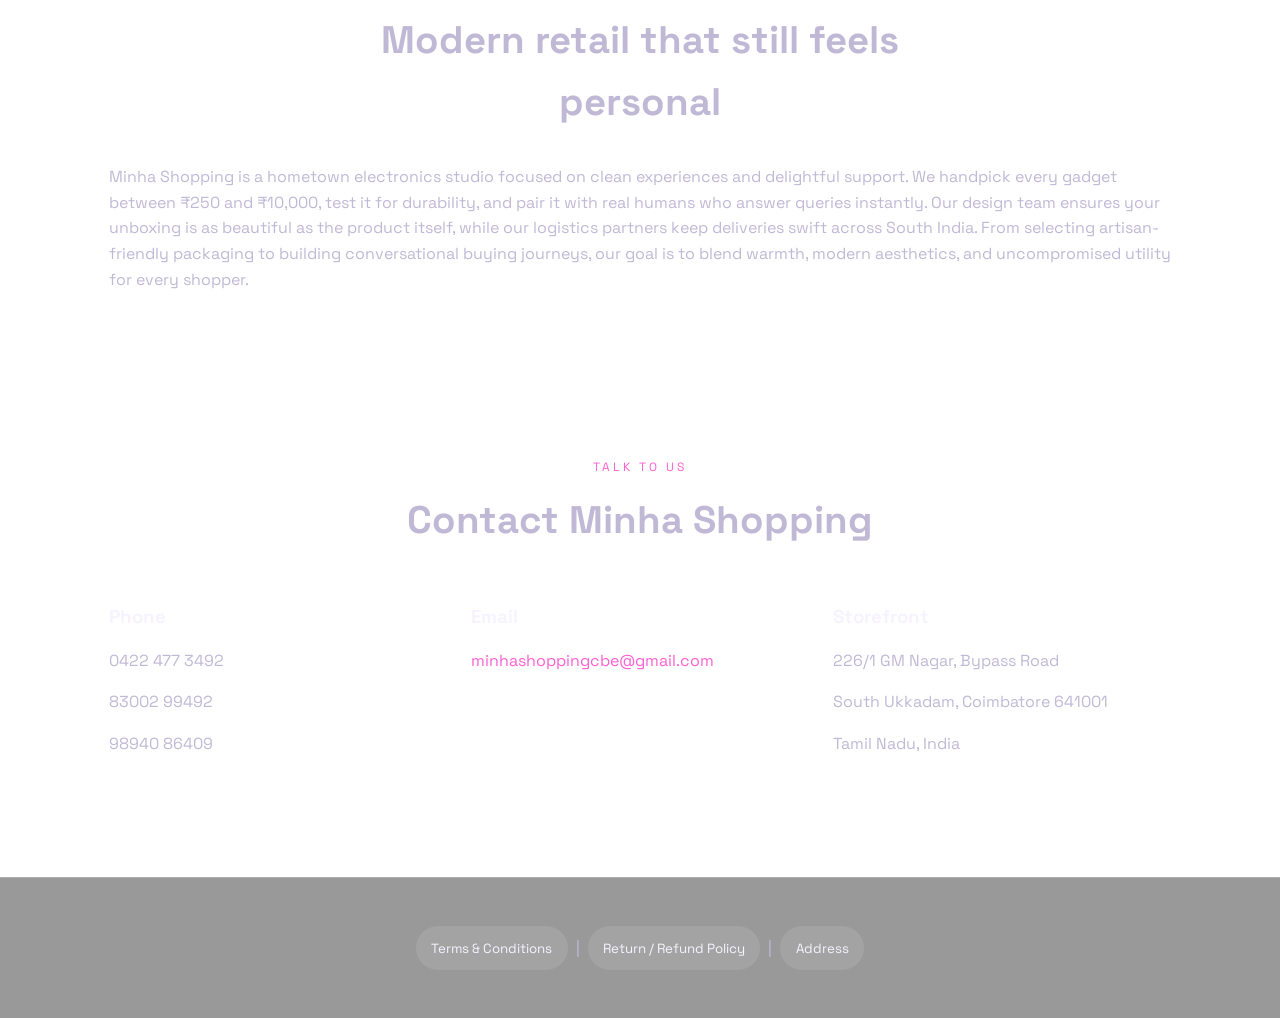
==== commit eb078fc2: "Add files via upload" ====
--- a/index.html
+++ b/index.html
@@ -72,8 +72,6 @@
             <div class="product-search">
                 <div class="search-input-wrap">
                     <input type="search" id="productSearch" name="productSearch" placeholder="Search headphones, speakers, chargers..." aria-label="Search products">
-                    <button type="button" id="clearSearch" aria-label="Clear search">Clear</button>
-                </div>
                 <p class="search-empty" id="searchEmpty" hidden>No products match your search.</p>
             </div>
             <div class="card-grid">
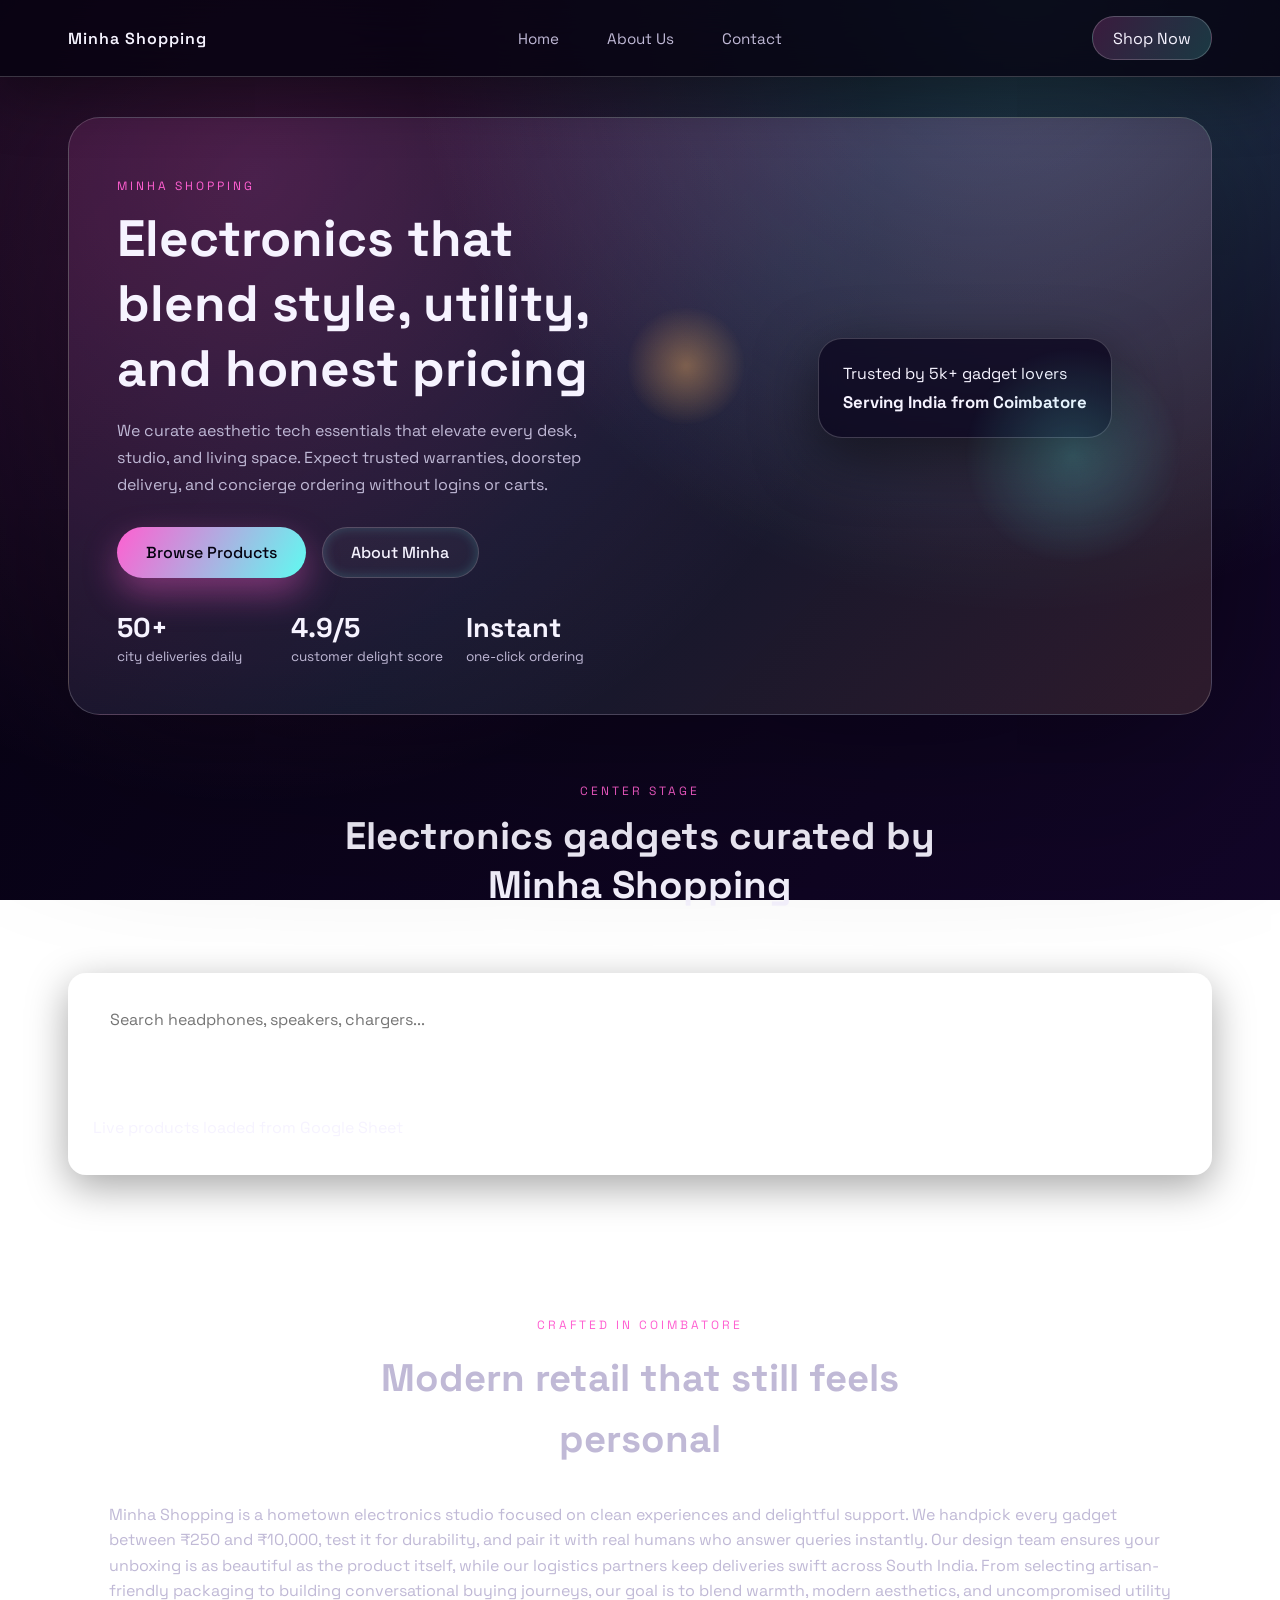
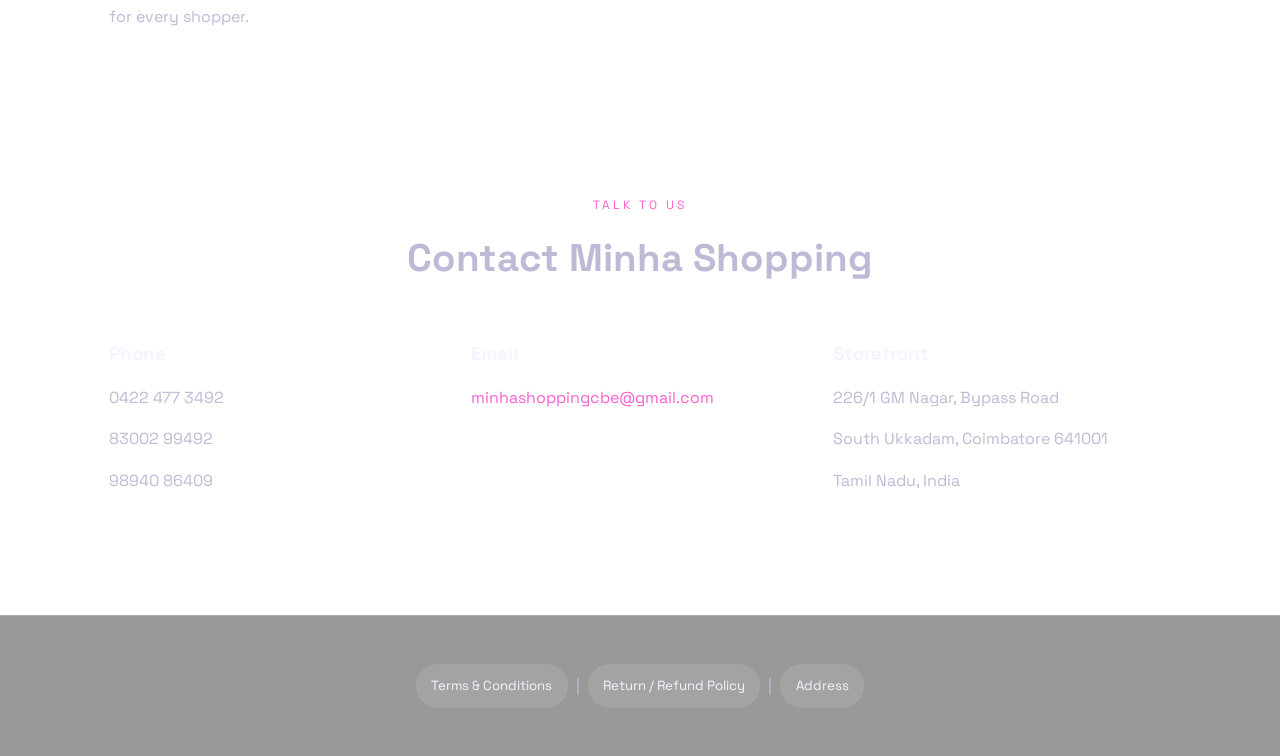
==== commit 39b5e07b: "Update index.html" ====
--- a/index.html
+++ b/index.html
@@ -72,249 +72,11 @@
             <div class="product-search">
                 <div class="search-input-wrap">
                     <input type="search" id="productSearch" name="productSearch" placeholder="Search headphones, speakers, chargers..." aria-label="Search products">
-                <p class="search-empty" id="searchEmpty" hidden>No products match your search.</p>
+                    <p class="search-empty" id="searchEmpty" hidden>No products match your search.</p>
+                </div>
+                <p class="sync-status" id="syncStatus">Live products loaded from Google Sheet</p>
             </div>
-            <div class="card-grid">
-                <article class="product-card" data-name="Spark Mini Speaker" data-price="₹1,499" data-description="Pocket-sized speaker with bold bass and 12-hour playtime." data-image="https://images.unsplash.com/photo-1505740420928-5e560c06d30e?auto=format&fit=crop&w=800&q=80" data-features="12-hour battery|Pocket carry loop|IPX5 splash resistant">
-                    <div class="card-media">
-                        <img src="https://images.unsplash.com/photo-1505740420928-5e560c06d30e?auto=format&fit=crop&w=800&q=80" alt="Bluetooth speaker">
-                    </div>
-                    <div class="card-body">
-                        <h3>Spark Mini Speaker</h3>
-                        <p class="price">₹1,499</p>
-                        <p class="description">Pocket-sized speaker with bold bass and 12-hour playtime.</p>
-                        <button class="details-btn" type="button">View Details</button>
-                    </div>
-                </article>
-
-                <article class="product-card" data-name="Flux Wireless Earbuds" data-price="₹2,799" data-description="Crystal-clear calls with ENC and splash resistance." data-image="https://images.unsplash.com/photo-1524504388940-b1c1722653e1?auto=format&fit=crop&w=800&q=80" data-features="ENC dual mics|Low-latency gaming mode|USB-C fast charge case">
-                    <div class="card-media">
-                        <img src="https://images.unsplash.com/photo-1524504388940-b1c1722653e1?auto=format&fit=crop&w=800&q=80" alt="Wireless earbuds">
-                    </div>
-                    <div class="card-body">
-                        <h3>Flux Wireless Earbuds</h3>
-                        <p class="price">₹2,799</p>
-                        <p class="description">Crystal-clear calls with ENC and splash resistance.</p>
-                        <button class="details-btn" type="button">View Details</button>
-                    </div>
-                </article>
-
-                <article class="product-card" data-name="Glide Smart Stylus" data-price="₹899" data-description="Magnetic stylus built for tablets and precision note-taking." data-image="https://images.unsplash.com/photo-1505751172876-fa1923c5c528?auto=format&fit=crop&w=800&q=80" data-features="Palm rejection support|Magnetic snap-on|Universal tip set included">
-                    <div class="card-media">
-                        <img src="https://images.unsplash.com/photo-1505751172876-fa1923c5c528?auto=format&fit=crop&w=800&q=80" alt="Digital stylus">
-                    </div>
-                    <div class="card-body">
-                        <h3>Glide Smart Stylus</h3>
-                        <p class="price">₹899</p>
-                        <p class="description">Magnetic stylus built for tablets and precision note-taking.</p>
-                        <button class="details-btn" type="button">View Details</button>
-                    </div>
-                </article>
-
-                <article class="product-card" data-name="PulseFit Band" data-price="₹2,299" data-description="Heart-rate monitoring plus guided breathing reminders." data-image="https://images.unsplash.com/photo-1518770660439-4636190af475?auto=format&fit=crop&w=800&q=80" data-features="24/7 HR tracking|Sleep analytics dashboard|Swim-ready water resistance">
-                    <div class="card-media">
-                        <img src="https://images.unsplash.com/photo-1518770660439-4636190af475?auto=format&fit=crop&w=800&q=80" alt="Fitness tracker">
-                    </div>
-                    <div class="card-body">
-                        <h3>PulseFit Band</h3>
-                        <p class="price">₹2,299</p>
-                        <p class="description">Heart-rate monitoring plus guided breathing reminders.</p>
-                        <button class="details-btn" type="button">View Details</button>
-                    </div>
-                </article>
-
-                <article class="product-card" data-name="NovaClip LED Lamp" data-price="₹1,199" data-description="Touch dimming, warm glow, and USB-powered flexibility." data-image="https://images.unsplash.com/photo-1505691938895-1758d7feb511?auto=format&fit=crop&w=800&q=80" data-features="Touch dimmer control|Warm & cool tones|Flexible gooseneck clip">
-                    <div class="card-media">
-                        <img src="https://images.unsplash.com/photo-1505691938895-1758d7feb511?auto=format&fit=crop&w=800&q=80" alt="Desk lamp">
-                    </div>
-                    <div class="card-body">
-                        <h3>NovaClip LED Lamp</h3>
-                        <p class="price">₹1,199</p>
-                        <p class="description">Touch dimming, warm glow, and USB-powered flexibility.</p>
-                        <button class="details-btn" type="button">View Details</button>
-                    </div>
-                </article>
-
-                <article class="product-card" data-name="AeroCharge Power Bank" data-price="₹1,899" data-description="20,000 mAh high-density cells with PD fast charging." data-image="https://images.unsplash.com/photo-1510552776732-01acc9a4c0d3?auto=format&fit=crop&w=800&q=80" data-features="20,000 mAh battery|Dual USB + USB-C ports|LED charge indicator">
-                    <div class="card-media">
-                        <img src="https://images.unsplash.com/photo-1510552776732-01acc9a4c0d3?auto=format&fit=crop&w=800&q=80" alt="Power bank">
-                    </div>
-                    <div class="card-body">
-                        <h3>AeroCharge Power Bank</h3>
-                        <p class="price">₹1,899</p>
-                        <p class="description">20,000 mAh high-density cells with PD fast charging.</p>
-                        <button class="details-btn" type="button">View Details</button>
-                    </div>
-                </article>
-
-                <article class="product-card" data-name="Lumi Bluetooth Keyboard" data-price="₹3,499" data-description="Low-profile typing with tri-device pairing." data-image="https://images.unsplash.com/photo-1516651029879-edd686963a62?auto=format&fit=crop&w=800&q=80" data-features="Tri-device pairing|Backlit keycaps|Aluminum top frame">
-                    <div class="card-media">
-                        <img src="https://images.unsplash.com/photo-1516651029879-edd686963a62?auto=format&fit=crop&w=800&q=80" alt="Keyboard">
-                    </div>
-                    <div class="card-body">
-                        <h3>Lumi Bluetooth Keyboard</h3>
-                        <p class="price">₹3,499</p>
-                        <p class="description">Low-profile typing with tri-device pairing.</p>
-                        <button class="details-btn" type="button">View Details</button>
-                    </div>
-                </article>
-
-                <article class="product-card" data-name="Orbit Pocket Projector" data-price="₹9,499" data-description="Palm-size cinema with auto keystone correction." data-image="https://images.unsplash.com/photo-1466096115517-bceecbfb6fde?auto=format&fit=crop&w=800&q=80" data-features="Auto keystone adjust|Built-in speakers|HDMI & USB inputs">
-                    <div class="card-media">
-                        <img src="https://images.unsplash.com/photo-1466096115517-bceecbfb6fde?auto=format&fit=crop&w=800&q=80" alt="Projector">
-                    </div>
-                    <div class="card-body">
-                        <h3>Orbit Pocket Projector</h3>
-                        <p class="price">₹9,499</p>
-                        <p class="description">Palm-size cinema with auto keystone correction.</p>
-                        <button class="details-btn" type="button">View Details</button>
-                    </div>
-                </article>
-
-                <article class="product-card" data-name="Clarity Webcam Pro" data-price="₹4,299" data-description="1080p streaming webcam with privacy shutter." data-image="https://images.unsplash.com/photo-1580894908361-967195033215?auto=format&fit=crop&w=800&q=80" data-features="1080p glass lens|Dual noise-free mics|Physical privacy shutter">
-                    <div class="card-media">
-                        <img src="https://images.unsplash.com/photo-1580894908361-967195033215?auto=format&fit=crop&w=800&q=80" alt="Webcam">
-                    </div>
-                    <div class="card-body">
-                        <h3>Clarity Webcam Pro</h3>
-                        <p class="price">₹4,299</p>
-                        <p class="description">1080p streaming webcam with privacy shutter.</p>
-                        <button class="details-btn" type="button">View Details</button>
-                    </div>
-                </article>
-
-                <article class="product-card" data-name="Drift Action Camera" data-price="₹7,999" data-description="4K waterproof cam for every biking or trekking plan." data-image="https://images.unsplash.com/photo-1508898578281-774ac4893c0c?auto=format&fit=crop&w=800&q=80" data-features="4K60 recording|Gyro stabilization|Waterproof up to 30m">
-                    <div class="card-media">
-                        <img src="https://images.unsplash.com/photo-1508898578281-774ac4893c0c?auto=format&fit=crop&w=800&q=80" alt="Action camera">
-                    </div>
-                    <div class="card-body">
-                        <h3>Drift Action Camera</h3>
-                        <p class="price">₹7,999</p>
-                        <p class="description">4K waterproof cam for every biking or trekking plan.</p>
-                        <button class="details-btn" type="button">View Details</button>
-                    </div>
-                </article>
-
-                <article class="product-card" data-name="PulseAmp Soundbar" data-price="₹6,499" data-description="Room-filling cinematic audio with Bluetooth 5.0." data-image="https://images.unsplash.com/photo-1511379938547-c1f69419868d?auto=format&fit=crop&w=800&q=80" data-features="120W output|Wireless sub-ready|Bluetooth 5.0 streaming">
-                    <div class="card-media">
-                        <img src="https://images.unsplash.com/photo-1511379938547-c1f69419868d?auto=format&fit=crop&w=800&q=80" alt="Soundbar">
-                    </div>
-                    <div class="card-body">
-                        <h3>PulseAmp Soundbar</h3>
-                        <p class="price">₹6,499</p>
-                        <p class="description">Room-filling cinematic audio with Bluetooth 5.0.</p>
-                        <button class="details-btn" type="button">View Details</button>
-                    </div>
-                </article>
-
-                <article class="product-card" data-name="VibeSmart Home Hub" data-price="₹5,799" data-description="Voice-ready hub to sync lights, ACs, and sensors." data-image="https://images.unsplash.com/photo-1498050108023-c5249f4df085?auto=format&fit=crop&w=800&q=80" data-features="Voice assistant ready|Smart routine engine|Companion app control">
-                    <div class="card-media">
-                        <img src="https://images.unsplash.com/photo-1498050108023-c5249f4df085?auto=format&fit=crop&w=800&q=80" alt="Smart home hub">
-                    </div>
-                    <div class="card-body">
-                        <h3>VibeSmart Home Hub</h3>
-                        <p class="price">₹5,799</p>
-                        <p class="description">Voice-ready hub to sync lights, ACs, and sensors.</p>
-                        <button class="details-btn" type="button">View Details</button>
-                    </div>
-                </article>
-
-                <article class="product-card" data-name="EchoLite Smart Clock" data-price="₹2,099" data-description="Sunrise alarms plus wireless charging pad." data-image="https://images.unsplash.com/photo-1508057198894-247b23fe5ade?auto=format&fit=crop&w=800&q=80" data-features="Sunrise wake alarm|Qi wireless charging|Ambient light sensor">
-                    <div class="card-media">
-                        <img src="https://images.unsplash.com/photo-1508057198894-247b23fe5ade?auto=format&fit=crop&w=800&q=80" alt="Smart clock">
-                    </div>
-                    <div class="card-body">
-                        <h3>EchoLite Smart Clock</h3>
-                        <p class="price">₹2,099</p>
-                        <p class="description">Sunrise alarms plus wireless charging pad.</p>
-                        <button class="details-btn" type="button">View Details</button>
-                    </div>
-                </article>
-
-                <article class="product-card" data-name="BlinkCare Baby Monitor" data-price="₹8,299" data-description="Secure livestream with cry alerts and lullabies." data-image="https://images.unsplash.com/photo-1518444028785-8fbcd101ebb9?auto=format&fit=crop&w=800&q=80" data-features="1080p night vision|Cry and motion alerts|Secure mobile streaming">
-                    <div class="card-media">
-                        <img src="https://images.unsplash.com/photo-1518444028785-8fbcd101ebb9?auto=format&fit=crop&w=800&q=80" alt="Baby monitor">
-                    </div>
-                    <div class="card-body">
-                        <h3>BlinkCare Baby Monitor</h3>
-                        <p class="price">₹8,299</p>
-                        <p class="description">Secure livestream with cry alerts and lullabies.</p>
-                        <button class="details-btn" type="button">View Details</button>
-                    </div>
-                </article>
-
-                <article class="product-card" data-name="AeroSync Charging Mat" data-price="₹1,499" data-description="Charge phone, buds, and watch in one aesthetic slab." data-image="https://images.unsplash.com/photo-1517430816045-df4b7de11d1d?auto=format&fit=crop&w=800&q=80" data-features="3-in-1 charging zones|Foreign object detection|Soft ambient LED">
-                    <div class="card-media">
-                        <img src="https://images.unsplash.com/photo-1517430816045-df4b7de11d1d?auto=format&fit=crop&w=800&q=80" alt="Charging mat">
-                    </div>
-                    <div class="card-body">
-                        <h3>AeroSync Charging Mat</h3>
-                        <p class="price">₹1,499</p>
-                        <p class="description">Charge phone, buds, and watch in one aesthetic slab.</p>
-                        <button class="details-btn" type="button">View Details</button>
-                    </div>
-                </article>
-
-                <article class="product-card" data-name="LumiTrack GPS Tag" data-price="₹999" data-description="Ultra-slim tracker with global Bluetooth mesh network." data-image="https://images.unsplash.com/photo-1508057198997-955f9a74f16c?auto=format&fit=crop&w=800&q=80" data-features="Global mesh tracking|Replaceable battery|Precision alert mode">
-                    <div class="card-media">
-                        <img src="https://images.unsplash.com/photo-1508057198997-955f9a74f16c?auto=format&fit=crop&w=800&q=80" alt="GPS tag">
-                    </div>
-                    <div class="card-body">
-                        <h3>LumiTrack GPS Tag</h3>
-                        <p class="price">₹999</p>
-                        <p class="description">Ultra-slim tracker with global Bluetooth mesh network.</p>
-                        <button class="details-btn" type="button">View Details</button>
-                    </div>
-                </article>
-
-                <article class="product-card" data-name="PixelNote Smart Notebook" data-price="₹3,099" data-description="Reusable notebook that syncs to the cloud in seconds." data-image="https://images.unsplash.com/photo-1473186578172-c141e6798cf4?auto=format&fit=crop&w=800&q=80" data-features="Reusable smart pages|Cloud sync app|Pilot FriXion pen included">
-                    <div class="card-media">
-                        <img src="https://images.unsplash.com/photo-1473186578172-c141e6798cf4?auto=format&fit=crop&w=800&q=80" alt="Smart notebook">
-                    </div>
-                    <div class="card-body">
-                        <h3>PixelNote Smart Notebook</h3>
-                        <p class="price">₹3,099</p>
-                        <p class="description">Reusable notebook that syncs to the cloud in seconds.</p>
-                        <button class="details-btn" type="button">View Details</button>
-                    </div>
-                </article>
-
-                <article class="product-card" data-name="ChillMist USB Humidifier" data-price="₹1,299" data-description="Silent hydration for desks with ambient neon glow." data-image="https://images.unsplash.com/photo-1503602642458-232111445657?auto=format&fit=crop&w=800&q=80" data-features="Color-cycle glow|Auto shut-off safety|Ultra-quiet misting">
-                    <div class="card-media">
-                        <img src="https://images.unsplash.com/photo-1503602642458-232111445657?auto=format&fit=crop&w=800&q=80" alt="Humidifier">
-                    </div>
-                    <div class="card-body">
-                        <h3>ChillMist USB Humidifier</h3>
-                        <p class="price">₹1,299</p>
-                        <p class="description">Silent hydration for desks with ambient neon glow.</p>
-                        <button class="details-btn" type="button">View Details</button>
-                    </div>
-                </article>
-
-                <article class="product-card" data-name="VueLink HDMI Switch" data-price="₹2,699" data-description="One-button toggling between consoles, cameras, and laptops." data-image="https://images.unsplash.com/photo-1517059224940-d4af9eec41e5?auto=format&fit=crop&w=800&q=80" data-features="4K HDR passthrough|Single-tap toggle|Wireless remote included">
-                    <div class="card-media">
-                        <img src="https://images.unsplash.com/photo-1517059224940-d4af9eec41e5?auto=format&fit=crop&w=800&q=80" alt="HDMI switch">
-                    </div>
-                    <div class="card-body">
-                        <h3>VueLink HDMI Switch</h3>
-                        <p class="price">₹2,699</p>
-                        <p class="description">One-button toggling between consoles, cameras, and laptops.</p>
-                        <button class="details-btn" type="button">View Details</button>
-                    </div>
-                </article>
-
-                <article class="product-card" data-name="AeroLite Desk Fan" data-price="₹2,249" data-description="Brushless fan with 90° tilt and whisper-quiet cooling." data-image="https://images.unsplash.com/photo-1448932223592-d1fc686e76ea?auto=format&fit=crop&w=800&q=80" data-features="Brushless motor|3-speed dial|USB-C powered base">
-                    <div class="card-media">
-                        <img src="https://images.unsplash.com/photo-1448932223592-d1fc686e76ea?auto=format&fit=crop&w=800&q=80" alt="Desk fan">
-                    </div>
-                    <div class="card-body">
-                        <h3>AeroLite Desk Fan</h3>
-                        <p class="price">₹2,249</p>
-                        <p class="description">Brushless fan with 90° tilt and whisper-quiet cooling.</p>
-                        <button class="details-btn" type="button">View Details</button>
-                    </div>
-                </article>
-            </div>
+            <div class="card-grid" id="productsContainer"></div>
         </section>
 
         <section class="about" id="about">
--- a/style.css
+++ b/style.css
@@ -324,7 +324,7 @@
     border-radius: 18px;
     padding: 1.25rem 1.5rem;
     display: grid;
-    gap: 0.35rem;
+    gap: 3.5rem;
     box-shadow: 0 12px 40px rgba(0, 0, 0, 0.35);
 }
 
@@ -353,24 +353,6 @@
     box-shadow: 0 0 0 3px rgba(255, 95, 209, 0.18);
 }
 
-#clearSearch {
-    border: 1px solid var(--border);
-    background: rgba(255, 255, 255, 0.06);
-    color: var(--text);
-    padding: 0.85rem 1rem;
-    border-radius: 12px;
-    cursor: pointer;
-    min-height: 44px;
-    min-width: 82px;
-    font-weight: 600;
-    transition: transform 0.2s ease, border-color 0.2s ease, box-shadow 0.2s ease;
-}
-
-#clearSearch:hover {
-    border-color: var(--accent);
-    box-shadow: 0 0 18px rgba(255, 95, 209, 0.25);
-    transform: translateY(-1px);
-}
 
 .search-hint {
     margin: 0;
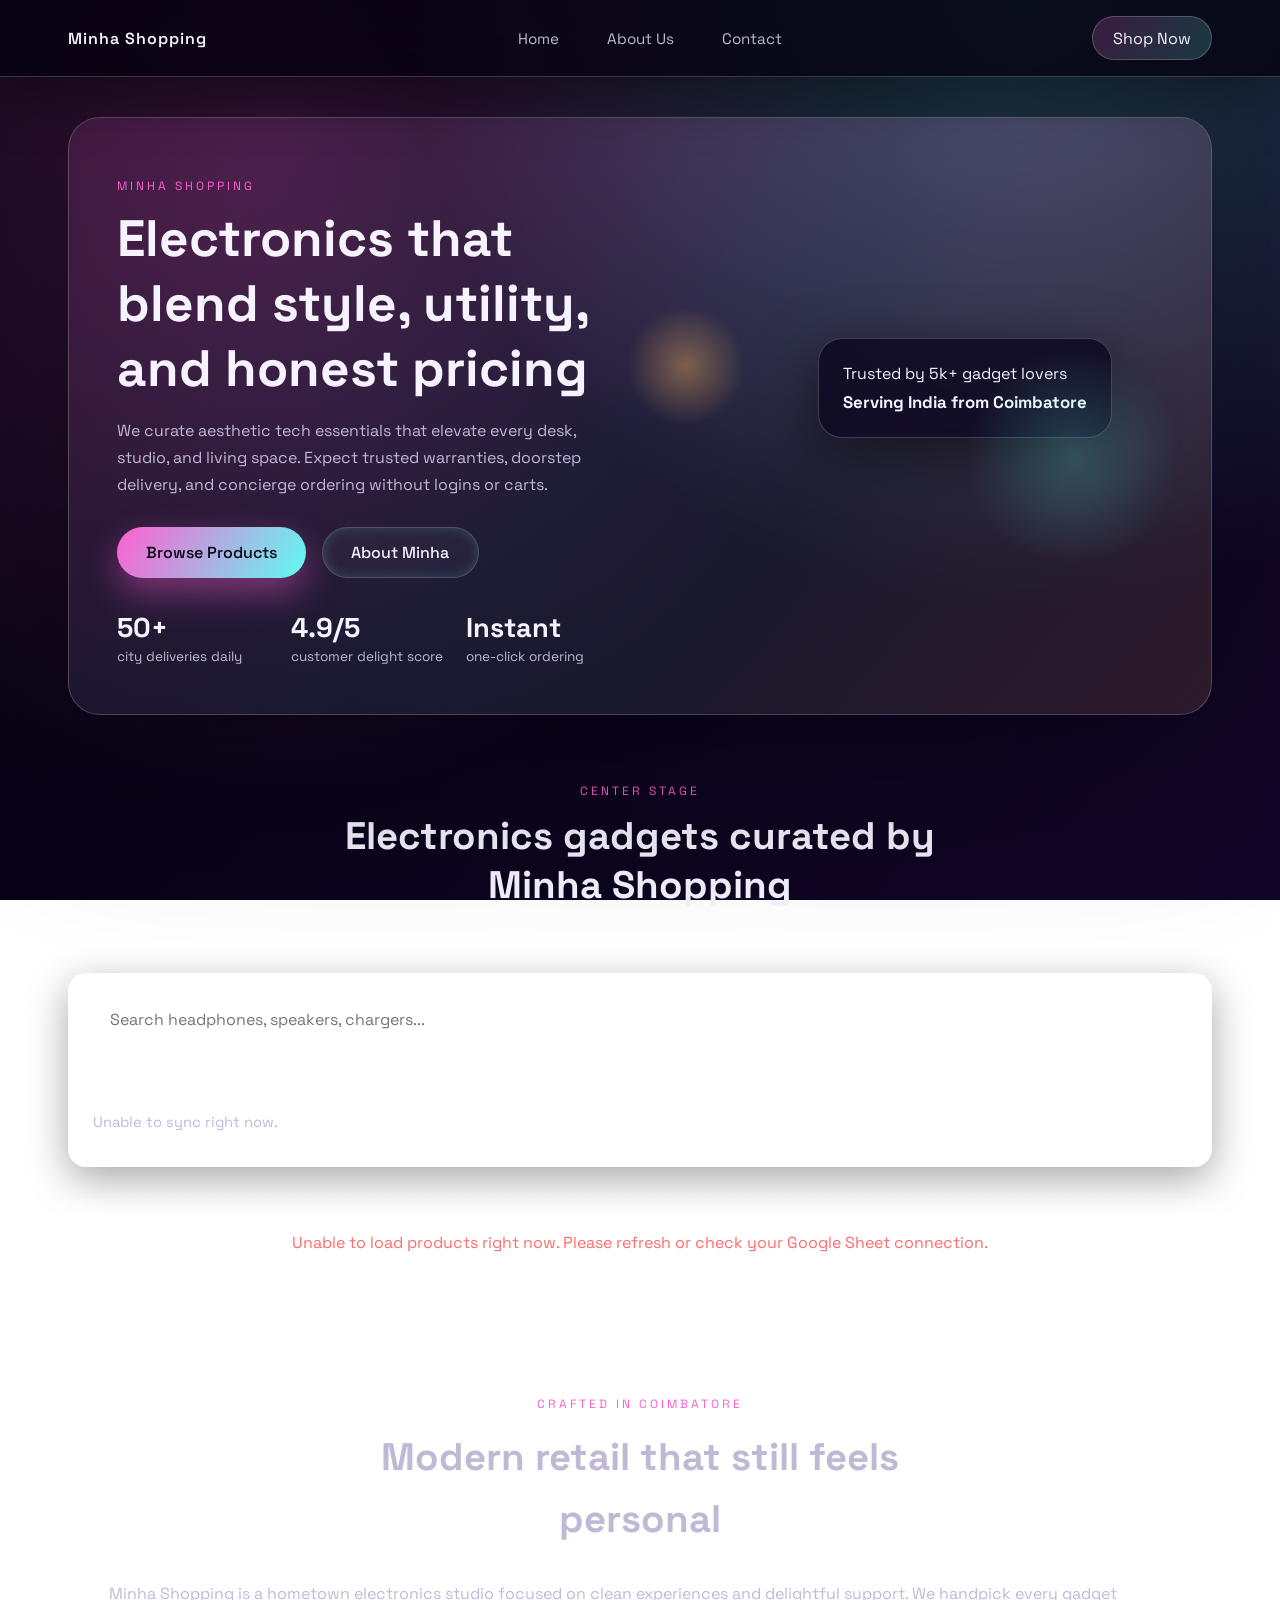
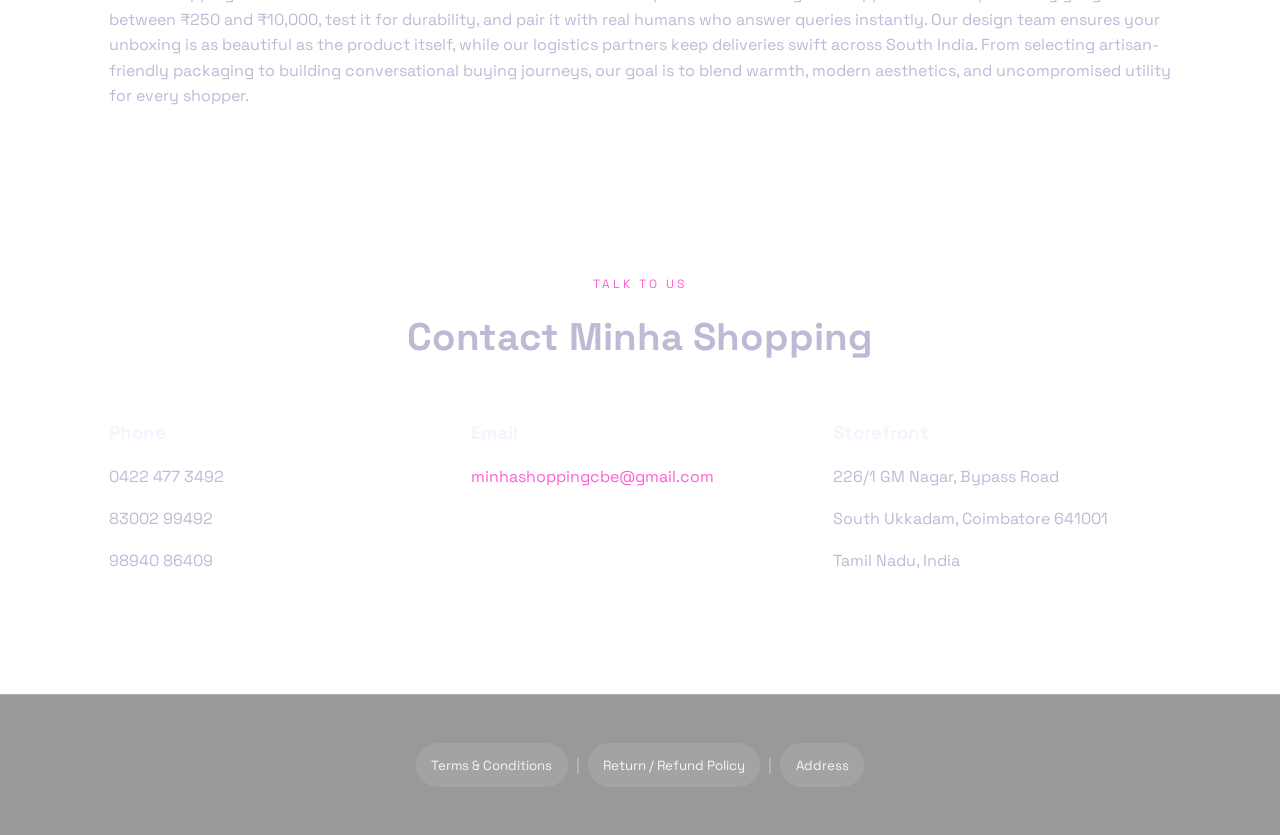
==== commit 4816f87c: "Rename minha.html to index.html" ====
--- a/index.html
+++ b/index.html
@@ -1,173 +1,173 @@
-<!DOCTYPE html>
-<html lang="en">
-
-<head>
-    <meta charset="UTF-8" />
-    <meta name="viewport" content="width=device-width, initial-scale=1.0, maximum-scale=5.0, user-scalable=yes" />
-    <meta name="apple-mobile-web-app-capable" content="yes" />
-    <meta name="apple-mobile-web-app-status-bar-style" content="black-translucent" />
-    <title>Minha Shopping | Curated Electronics</title>
-    <link rel="preconnect" href="https://fonts.googleapis.com">
-    <link rel="preconnect" href="https://fonts.gstatic.com" crossorigin>
-    <link href="https://fonts.googleapis.com/css2?family=Space+Grotesk:wght@400;500;600&display=swap" rel="stylesheet">
-    <link rel="stylesheet" href="style.css" />
-</head>
-
-<body>
-    <header class="site-header">
-        <nav class="nav">
-            <div class="brand">Minha Shopping</div>
-            <ul class="nav-links">
-                <li><a href="#home">Home</a></li>
-                <li><a href="#about">About Us</a></li>
-                <li><a href="#contact">Contact</a></li>
-            </ul>
-            <a class="nav-cta" href="#gallery">Shop Now</a>
-        </nav>
-    </header>
-
-    <main id="home">
-        <section class="hero">
-            <div class="hero-copy">
-                <p class="eyebrow">Minha Shopping</p>
-                <h1>Electronics that blend style, utility, and honest pricing</h1>
-                <p class="subtitle">
-                    We curate aesthetic tech essentials that elevate every desk, studio, and living space. Expect trusted
-                    warranties, doorstep delivery, and concierge ordering without logins or carts.
-                </p>
-                <div class="hero-actions">
-                    <a href="#gallery" class="primary-pill">Browse Products</a>
-                    <a href="#about" class="ghost-pill">About Minha</a>
-                </div>
-                <div class="hero-stats">
-                    <div>
-                        <strong>50+</strong>
-                        <span>city deliveries daily</span>
-                    </div>
-                    <div>
-                        <strong>4.9/5</strong>
-                        <span>customer delight score</span>
-                    </div>
-                    <div>
-                        <strong>Instant</strong>
-                        <span>one-click ordering</span>
-                    </div>
-                </div>
-            </div>
-            <div class="hero-visual">
-                <div class="glass-card">
-                    <span>Trusted by 5k+ gadget lovers</span>
-                    <strong>Serving India from Coimbatore</strong>
-                </div>
-                <div class="hero-circle"></div>
-                <div class="hero-orb"></div>
-            </div>
-        </section>
-
-        <section class="gallery" id="gallery">
-            <div class="section-heading">
-                <p class="eyebrow">Center stage</p>
-                <h2>Electronics gadgets curated by Minha Shopping</h2>
-            </div>
-            <div class="product-search">
-                <div class="search-input-wrap">
-                    <input type="search" id="productSearch" name="productSearch" placeholder="Search headphones, speakers, chargers..." aria-label="Search products">
-                    <p class="search-empty" id="searchEmpty" hidden>No products match your search.</p>
-                </div>
-                <p class="sync-status" id="syncStatus">Live products loaded from Google Sheet</p>
-            </div>
-            <div class="card-grid" id="productsContainer"></div>
-        </section>
-
-        <section class="about" id="about">
-            <div class="section-heading">
-                <p class="eyebrow">Crafted in Coimbatore</p>
-                <h2>Modern retail that still feels personal</h2>
-            </div>
-            <p>
-                Minha Shopping is a hometown electronics studio focused on clean experiences and delightful support. We
-                handpick every gadget between ₹250 and ₹10,000, test it for durability, and pair it with real humans who answer
-                queries instantly. Our design team ensures your unboxing is as beautiful as the product itself, while our
-                logistics partners keep deliveries swift across South India. From selecting artisan-friendly packaging to
-                building conversational buying journeys, our goal is to blend warmth, modern aesthetics, and uncompromised
-                utility for every shopper.
-            </p>
-        </section>
-
-        <section class="contact" id="contact">
-            <div class="section-heading">
-                <p class="eyebrow">Talk to us</p>
-                <h2>Contact Minha Shopping</h2>
-            </div>
-            <div class="contact-grid">
-                <div>
-                    <h3>Phone</h3>
-                    <p>0422 477 3492</p>
-                    <p>83002 99492</p>
-                    <p>98940 86409</p>
-                </div>
-                <div>
-                    <h3>Email</h3>
-                    <p><a href="mailto:minhashoppingcbe@gmail.com">minhashoppingcbe@gmail.com</a></p>
-                </div>
-                <div>
-                    <h3>Storefront</h3>
-                    <p>226/1 GM Nagar, Bypass Road</p>
-                    <p>South Ukkadam, Coimbatore 641001</p>
-                    <p>Tamil Nadu, India</p>
-                </div>
-            </div>
-        </section>
-
-    </main>
-
-    <footer class="site-footer">
-        <p>
-            <button class="link-pill" data-info="terms">Terms &amp; Conditions</button>
-            &nbsp;|&nbsp;
-            <button class="link-pill" data-info="returns">Return / Refund Policy</button>
-            &nbsp;|&nbsp;
-            <button class="link-pill" data-info="address">Address</button>
-        </p>
-    </footer>
-
-
-    <div class="product-overlay" id="productModal" aria-hidden="true">
-        <div class="product-detail-card">
-            <button class="close-btn" id="closeProduct" aria-label="Close product details">&times;</button>
-            <div class="product-detail-grid">
-                <div class="detail-media">
-                    <img id="detailImage" src="" alt="Selected product">
-                </div>
-                <div class="detail-info">
-                    <p class="eyebrow">Minha pick</p>
-                    <h3 id="detailTitle"></h3>
-                    <p class="price" id="detailPrice"></p>
-                    <p class="detail-description" id="detailDescription"></p>
-                    <ul class="detail-features" id="detailFeatures"></ul>
-                    <div class="detail-actions">
-                        <button class="ghost-pill" type="button" id="detailClose">Keep Browsing</button>
-                        <button class="primary-pill" type="button" id="detailOrder">Order Now</button>
-                    </div>
-                </div>
-            </div>
-        </div>
-    </div>
-
-    <div class="info-overlay" id="infoModal" aria-hidden="true">
-        <div class="info-card">
-            <button class="close-btn" id="closeInfo" aria-label="Close policy details">&times;</button>
-            <div class="info-content">
-                <p class="eyebrow" id="infoLabel"></p>
-                <h3 id="infoTitle"></h3>
-                <ol id="infoList" class="info-list"></ol>
-            </div>
-        </div>
-    </div>
-
-
-    <script src="script.js" defer></script>
-</body>
-
-</html>
-
+<!DOCTYPE html>
+<html lang="en">
+
+<head>
+    <meta charset="UTF-8" />
+    <meta name="viewport" content="width=device-width, initial-scale=1.0, maximum-scale=5.0, user-scalable=yes" />
+    <meta name="apple-mobile-web-app-capable" content="yes" />
+    <meta name="apple-mobile-web-app-status-bar-style" content="black-translucent" />
+    <title>Minha Shopping | Curated Electronics</title>
+    <link rel="preconnect" href="https://fonts.googleapis.com">
+    <link rel="preconnect" href="https://fonts.gstatic.com" crossorigin>
+    <link href="https://fonts.googleapis.com/css2?family=Space+Grotesk:wght@400;500;600&display=swap" rel="stylesheet">
+    <link rel="stylesheet" href="minha.css" />
+</head>
+
+<body>
+    <header class="site-header">
+        <nav class="nav">
+            <div class="brand">Minha Shopping</div>
+            <ul class="nav-links">
+                <li><a href="#home">Home</a></li>
+                <li><a href="#about">About Us</a></li>
+                <li><a href="#contact">Contact</a></li>
+            </ul>
+            <a class="nav-cta" href="#gallery">Shop Now</a>
+        </nav>
+    </header>
+
+    <main id="home">
+        <section class="hero">
+            <div class="hero-copy">
+                <p class="eyebrow">Minha Shopping</p>
+                <h1>Electronics that blend style, utility, and honest pricing</h1>
+                <p class="subtitle">
+                    We curate aesthetic tech essentials that elevate every desk, studio, and living space. Expect trusted
+                    warranties, doorstep delivery, and concierge ordering without logins or carts.
+                </p>
+                <div class="hero-actions">
+                    <a href="#gallery" class="primary-pill">Browse Products</a>
+                    <a href="#about" class="ghost-pill">About Minha</a>
+                </div>
+                <div class="hero-stats">
+                    <div>
+                        <strong>50+</strong>
+                        <span>city deliveries daily</span>
+                    </div>
+                    <div>
+                        <strong>4.9/5</strong>
+                        <span>customer delight score</span>
+                    </div>
+                    <div>
+                        <strong>Instant</strong>
+                        <span>one-click ordering</span>
+                    </div>
+                </div>
+            </div>
+            <div class="hero-visual">
+                <div class="glass-card">
+                    <span>Trusted by 5k+ gadget lovers</span>
+                    <strong>Serving India from Coimbatore</strong>
+                </div>
+                <div class="hero-circle"></div>
+                <div class="hero-orb"></div>
+            </div>
+        </section>
+
+        <section class="gallery" id="gallery">
+            <div class="section-heading">
+                <p class="eyebrow">Center stage</p>
+                <h2>Electronics gadgets curated by Minha Shopping</h2>
+            </div>
+            <div class="product-search">
+                <div class="search-input-wrap">
+                    <input type="search" id="productSearch" name="productSearch" placeholder="Search headphones, speakers, chargers..." aria-label="Search products">
+                    <p class="search-empty" id="searchEmpty" hidden>No products match your search.</p>
+                </div>
+                <p class="sync-status" id="syncStatus">Live products loaded from Google Sheet</p>
+            </div>
+            <div class="card-grid" id="productsContainer"></div>
+        </section>
+
+        <section class="about" id="about">
+            <div class="section-heading">
+                <p class="eyebrow">Crafted in Coimbatore</p>
+                <h2>Modern retail that still feels personal</h2>
+            </div>
+            <p>
+                Minha Shopping is a hometown electronics studio focused on clean experiences and delightful support. We
+                handpick every gadget between ₹250 and ₹10,000, test it for durability, and pair it with real humans who answer
+                queries instantly. Our design team ensures your unboxing is as beautiful as the product itself, while our
+                logistics partners keep deliveries swift across South India. From selecting artisan-friendly packaging to
+                building conversational buying journeys, our goal is to blend warmth, modern aesthetics, and uncompromised
+                utility for every shopper.
+            </p>
+        </section>
+
+        <section class="contact" id="contact">
+            <div class="section-heading">
+                <p class="eyebrow">Talk to us</p>
+                <h2>Contact Minha Shopping</h2>
+            </div>
+            <div class="contact-grid">
+                <div>
+                    <h3>Phone</h3>
+                    <p>0422 477 3492</p>
+                    <p>83002 99492</p>
+                    <p>98940 86409</p>
+                </div>
+                <div>
+                    <h3>Email</h3>
+                    <p><a href="mailto:minhashoppingcbe@gmail.com">minhashoppingcbe@gmail.com</a></p>
+                </div>
+                <div>
+                    <h3>Storefront</h3>
+                    <p>226/1 GM Nagar, Bypass Road</p>
+                    <p>South Ukkadam, Coimbatore 641001</p>
+                    <p>Tamil Nadu, India</p>
+                </div>
+            </div>
+        </section>
+
+    </main>
+
+    <footer class="site-footer">
+        <p>
+            <button class="link-pill" data-info="terms">Terms &amp; Conditions</button>
+            &nbsp;|&nbsp;
+            <button class="link-pill" data-info="returns">Return / Refund Policy</button>
+            &nbsp;|&nbsp;
+            <button class="link-pill" data-info="address">Address</button>
+        </p>
+    </footer>
+
+
+    <div class="product-overlay" id="productModal" aria-hidden="true">
+        <div class="product-detail-card">
+            <button class="close-btn" id="closeProduct" aria-label="Close product details">&times;</button>
+            <div class="product-detail-grid">
+                <div class="detail-media">
+                    <img id="detailImage" src="" alt="Selected product">
+                </div>
+                <div class="detail-info">
+                    <p class="eyebrow">Minha pick</p>
+                    <h3 id="detailTitle"></h3>
+                    <p class="price" id="detailPrice"></p>
+                    <p class="detail-description" id="detailDescription"></p>
+                    <ul class="detail-features" id="detailFeatures"></ul>
+                    <div class="detail-actions">
+                        <button class="ghost-pill" type="button" id="detailClose">Keep Browsing</button>
+                        <button class="primary-pill" type="button" id="detailOrder">Order Now</button>
+                    </div>
+                </div>
+            </div>
+        </div>
+    </div>
+
+    <div class="info-overlay" id="infoModal" aria-hidden="true">
+        <div class="info-card">
+            <button class="close-btn" id="closeInfo" aria-label="Close policy details">&times;</button>
+            <div class="info-content">
+                <p class="eyebrow" id="infoLabel"></p>
+                <h3 id="infoTitle"></h3>
+                <ol id="infoList" class="info-list"></ol>
+            </div>
+        </div>
+    </div>
+
+
+    <script src="minha.js" defer></script>
+</body>
+
+</html>
+
--- a/minha.css
+++ b/minha.css
@@ -0,0 +1,1328 @@
+:root {
+    --bg: #050210;
+    --bg-accent: #140c2c;
+    --card-bg: rgba(18, 17, 36, 0.85);
+    --accent: #ff5fd1;
+    --accent-strong: #ffb55f;
+    --accent-secondary: #5ffbf1;
+    --text: #f6f3ff;
+    --muted: #c0b9d6;
+    --border: rgba(255, 255, 255, 0.2);
+    --error: #ff6b6b;
+    font-family: "Space Grotesk", "Poppins", system-ui, -apple-system, BlinkMacSystemFont, "Segoe UI", sans-serif;
+}
+
+*,
+*::before,
+*::after {
+    box-sizing: border-box;
+    -webkit-tap-highlight-color: transparent;
+}
+
+html {
+    scroll-behavior: smooth;
+    width: 100%;
+    overflow-x: hidden;
+}
+
+body {
+    margin: 0;
+    background: linear-gradient(125deg, #050210, #190834, #2d0a4f);
+    background-size: 300% 300%;
+    background-attachment: fixed;
+    animation: nebula 18s ease infinite;
+    color: var(--text);
+    min-height: 100vh;
+    overflow-x: hidden;
+    width: 100%;
+}
+
+body::before,
+body::after {
+    content: "";
+    position: fixed;
+    inset: 0;
+    pointer-events: none;
+    background: radial-gradient(circle at 20% 20%, rgba(255, 95, 209, 0.2), transparent 50%),
+        radial-gradient(circle at 80% 0%, rgba(95, 251, 241, 0.25), transparent 45%);
+    mix-blend-mode: screen;
+    z-index: -2;
+}
+
+body::after {
+    background: url("https://www.transparenttextures.com/patterns/stardust.png");
+    opacity: 0.04;
+}
+
+img {
+    max-width: 100%;
+    display: block;
+    height: auto;
+    object-fit: cover;
+}
+
+a {
+    color: inherit;
+    text-decoration: none;
+}
+
+.site-header {
+    position: sticky;
+    top: 0;
+    z-index: 10;
+    backdrop-filter: blur(20px);
+    background: rgba(5, 2, 16, 0.8);
+    border-bottom: 1px solid var(--border);
+    box-shadow: 0 15px 60px rgba(0, 0, 0, 0.45);
+}
+
+.nav {
+    display: flex;
+    align-items: center;
+    justify-content: space-between;
+    max-width: 1200px;
+    margin: 0 auto;
+    padding: 1rem 1.75rem;
+    flex-wrap: wrap;
+    gap: 1rem;
+}
+
+.brand {
+    font-weight: 600;
+    letter-spacing: 1px;
+}
+
+.nav-links {
+    display: flex;
+    gap: 1.5rem;
+    list-style: none;
+    margin: 0;
+    padding: 0;
+    flex-wrap: wrap;
+}
+
+.nav-links li {
+    display: flex;
+}
+
+.nav-links a {
+    font-size: 0.95rem;
+    color: var(--muted);
+    transition: color 0.3s ease, text-shadow 0.3s ease;
+    padding: 0.5rem 0.75rem;
+    display: block;
+    min-height: 44px;
+    display: flex;
+    align-items: center;
+}
+
+.nav-links a:hover {
+    color: var(--accent);
+    text-shadow: 0 0 12px rgba(255, 95, 209, 0.6);
+}
+
+.nav-cta {
+    border: 1px solid var(--border);
+    background: linear-gradient(120deg, rgba(255, 95, 209, 0.2), rgba(95, 251, 241, 0.2));
+    color: var(--text);
+    padding: 0.5rem 1.25rem;
+    border-radius: 999px;
+    cursor: pointer;
+    transition: border-color 0.3s ease, transform 0.3s ease, box-shadow 0.3s ease;
+    min-height: 44px;
+    display: flex;
+    align-items: center;
+    justify-content: center;
+    text-align: center;
+}
+
+.nav-cta:hover {
+    border-color: var(--accent);
+    transform: translateY(-2px) scale(1.02);
+    box-shadow: 0 0 25px rgba(255, 95, 209, 0.45);
+}
+
+main {
+    max-width: 1200px;
+    margin: 0 auto;
+    padding: 2.5rem 1.75rem 4rem;
+    display: flex;
+    flex-direction: column;
+    gap: 3.5rem;
+    width: 100%;
+}
+
+.hero {
+    display: grid;
+    grid-template-columns: repeat(auto-fit, minmax(280px, 1fr));
+    gap: 2rem;
+    align-items: center;
+    padding: 3rem;
+    border-radius: 32px;
+    background: linear-gradient(135deg, rgba(255, 95, 209, 0.12), rgba(95, 251, 241, 0.08), rgba(255, 181, 95, 0.12));
+    border: 1px solid var(--border);
+    box-shadow: 0 30px 200px rgba(0, 0, 0, 0.45);
+    position: relative;
+    overflow: hidden;
+    width: 100%;
+}
+
+.hero::after {
+    content: "";
+    position: absolute;
+    inset: 0;
+    background: radial-gradient(circle at 80% -20%, rgba(255, 95, 209, 0.2), transparent 50%);
+    pointer-events: none;
+    z-index: 0;
+}
+
+.hero > * {
+    position: relative;
+    z-index: 1;
+}
+
+.hero-copy h1 {
+    font-size: clamp(2.5rem, 4vw, 3.5rem);
+    margin: 0.3rem 0 1rem;
+}
+
+.eyebrow {
+    text-transform: uppercase;
+    letter-spacing: 3px;
+    font-size: 0.75rem;
+    color: var(--accent);
+}
+
+.subtitle {
+    color: var(--muted);
+    line-height: 1.7;
+}
+
+.hero-actions {
+    display: flex;
+    flex-wrap: wrap;
+    gap: 1rem;
+    margin-top: 1.75rem;
+}
+
+.primary-pill,
+.ghost-pill {
+    padding: 0.9rem 1.8rem;
+    border-radius: 999px;
+    font-weight: 500;
+    border: none;
+    cursor: pointer;
+    transition: transform 0.3s ease, box-shadow 0.3s ease;
+    min-height: 44px;
+    display: inline-flex;
+    align-items: center;
+    justify-content: center;
+    text-align: center;
+    touch-action: manipulation;
+    -webkit-tap-highlight-color: rgba(255, 95, 209, 0.3);
+}
+
+.primary-pill {
+    background: linear-gradient(120deg, var(--accent), var(--accent-secondary));
+    color: #050210;
+    box-shadow: 0 15px 35px rgba(255, 95, 209, 0.4);
+}
+
+.primary-pill:hover {
+    transform: translateY(-3px) scale(1.02);
+}
+
+.ghost-pill {
+    border: 1px solid var(--border);
+    color: var(--text);
+    background: rgba(255, 255, 255, 0.03);
+    box-shadow: inset 0 0 12px rgba(95, 251, 241, 0.2);
+}
+
+.hero-visual {
+    position: relative;
+    min-height: 260px;
+}
+
+.glass-card {
+    position: absolute;
+    top: 20%;
+    right: 10%;
+    padding: 1.5rem;
+    background: rgba(10, 5, 28, 0.75);
+    border-radius: 24px;
+    border: 1px solid var(--border);
+    backdrop-filter: blur(10px);
+    box-shadow: 0 18px 60px rgba(0, 0, 0, 0.5);
+}
+
+.glass-card strong {
+    display: block;
+    margin-top: 0.4rem;
+    font-size: 1.05rem;
+}
+
+.hero-circle {
+    width: 220px;
+    height: 220px;
+    border-radius: 50%;
+    background: radial-gradient(circle, rgba(95, 251, 241, 0.22), transparent 70%);
+    position: absolute;
+    right: -20px;
+    bottom: -20px;
+}
+
+.hero-orb {
+    width: 140px;
+    height: 140px;
+    border-radius: 50%;
+    background: radial-gradient(circle, rgba(255, 181, 95, 0.4), transparent 60%);
+    position: absolute;
+    left: -40px;
+    top: 10px;
+    filter: blur(1px);
+    animation: float 6s ease-in-out infinite;
+}
+
+.hero-stats {
+    display: grid;
+    grid-template-columns: repeat(auto-fit, minmax(120px, 1fr));
+    gap: 1rem;
+    margin-top: 2rem;
+}
+
+.hero-stats strong {
+    display: block;
+    font-size: 1.7rem;
+}
+
+.hero-stats span {
+    font-size: 0.85rem;
+    color: var(--muted);
+}
+
+.section-heading {
+    text-align: center;
+    max-width: 600px;
+    margin: 0 auto 2rem;
+}
+
+.section-heading h2 {
+    margin: 0.5rem 0 0;
+    font-size: clamp(2rem, 3vw, 2.5rem);
+}
+
+.gallery {
+    display: flex;
+    flex-direction: column;
+    gap: 2rem;
+}
+
+.product-search {
+    background: rgba(255, 255, 255, 0.03);
+    border: 1px solid var(--border);
+    border-radius: 18px;
+    padding: 1.25rem 1.5rem;
+    display: grid;
+    gap: 3.5rem;
+    box-shadow: 0 12px 40px rgba(0, 0, 0, 0.35);
+}
+
+.search-input-wrap {
+    display: grid;
+    grid-template-columns: 1fr auto;
+    gap: 0.5rem;
+    align-items: center;
+}
+
+.product-search input[type="search"] {
+    width: 100%;
+    border-radius: 14px;
+    border: 1px solid var(--border);
+    background: rgba(255, 255, 255, 0.04);
+    color: var(--text);
+    padding: 0.85rem 1rem;
+    font-size: 1rem;
+    font-family: inherit;
+    transition: border-color 0.2s ease, box-shadow 0.2s ease;
+}
+
+.product-search input[type="search"]:focus {
+    outline: none;
+    border-color: var(--accent);
+    box-shadow: 0 0 0 3px rgba(255, 95, 209, 0.18);
+}
+
+
+.search-hint {
+    margin: 0;
+    color: var(--muted);
+    font-size: 0.9rem;
+}
+
+.search-empty {
+    margin: 0;
+    color: var(--accent-strong);
+    font-weight: 600;
+}
+
+.sync-status {
+    color: var(--muted);
+    font-size: 0.92rem;
+    margin-top: 0.8rem;
+}
+
+.loading-state,
+.error-state {
+    color: var(--muted);
+    text-align: center;
+    padding: 3rem 0;
+    font-size: 1rem;
+}
+
+.loading-state,
+.error-state {
+    padding: 2rem;
+    text-align: center;
+    color: var(--muted);
+    border: 1px dashed var(--border);
+    border-radius: 18px;
+    background: rgba(255, 255, 255, 0.03);
+}
+
+.error-state {
+    color: var(--error);
+}
+
+#categoryFilter {
+    border-radius: 14px;
+    border: 1px solid var(--border);
+    background: rgba(255, 255, 255, 0.04);
+    color: var(--text);
+    padding: 0.85rem 1rem;
+    font-size: 1rem;
+    font-family: inherit;
+}
+
+.card-grid {
+    display: grid;
+    grid-template-columns: repeat(auto-fit, minmax(250px, 1fr));
+    gap: 1.5rem;
+    width: 100%;
+}
+
+.product-card {
+    background: var(--card-bg);
+    border-radius: 24px;
+    overflow: hidden;
+    border: 1px solid transparent;
+    transition: transform 0.4s ease, border-color 0.4s ease, box-shadow 0.4s ease;
+    display: flex;
+    flex-direction: column;
+    box-shadow: 0 10px 40px rgba(0, 0, 0, 0.45);
+}
+
+.product-card:hover {
+    transform: translateY(-10px) scale(1.01);
+    border-color: var(--accent);
+    box-shadow: 0 25px 80px rgba(255, 95, 209, 0.35);
+}
+
+.card-media img {
+    width: 100%;
+    height: 220px;
+    object-fit: cover;
+}
+
+.card-body {
+    padding: 1.5rem;
+    display: flex;
+    flex-direction: column;
+    gap: 0.5rem;
+}
+
+.price {
+    color: var(--accent);
+    margin: 0;
+    font-weight: 600;
+}
+
+.description {
+    color: var(--muted);
+    flex: 1;
+}
+
+.details-btn {
+    border: none;
+    border-radius: 999px;
+    padding: 0.85rem 1.4rem;
+    background: linear-gradient(120deg, rgba(255, 95, 209, 0.2), rgba(95, 251, 241, 0.2));
+    color: var(--text);
+    cursor: pointer;
+    transition: background 0.3s ease, transform 0.3s ease, box-shadow 0.3s ease;
+    min-height: 44px;
+    display: flex;
+    align-items: center;
+    justify-content: center;
+    touch-action: manipulation;
+    -webkit-tap-highlight-color: rgba(255, 95, 209, 0.3);
+    width: 100%;
+}
+
+.details-btn:hover {
+    background: linear-gradient(120deg, var(--accent), var(--accent-secondary));
+    color: #050210;
+    transform: translateY(-2px);
+    box-shadow: 0 0 25px rgba(95, 251, 241, 0.35);
+}
+
+.about,
+.contact {
+    background: rgba(255, 255, 255, 0.03);
+    border-radius: 24px;
+    padding: 2.5rem;
+    border: 1px solid var(--border);
+    line-height: 1.6;
+    color: var(--muted);
+}
+
+.contact-grid {
+    display: grid;
+    grid-template-columns: repeat(auto-fit, minmax(180px, 1fr));
+    gap: 1.5rem;
+    margin-top: 1.5rem;
+}
+
+.contact-grid h3 {
+    margin-bottom: 0.5rem;
+    color: var(--text);
+}
+
+.contact a {
+    color: var(--accent);
+}
+
+.site-footer {
+    text-align: center;
+    padding: 2rem 1rem;
+    border-top: 1px solid var(--border);
+    background: rgba(0, 0, 0, 0.4);
+    color: var(--muted);
+}
+
+.link-pill {
+    background: rgba(255, 255, 255, 0.1);
+    border: 1px solid transparent;
+    color: var(--text);
+    border-radius: 999px;
+    padding: 0.3rem 0.9rem;
+    cursor: pointer;
+    font-family: inherit;
+    transition: border-color 0.3s ease, transform 0.3s ease;
+    min-height: 44px;
+    display: inline-flex;
+    align-items: center;
+    justify-content: center;
+    touch-action: manipulation;
+    -webkit-tap-highlight-color: rgba(255, 95, 209, 0.3);
+}
+
+.link-pill:hover {
+    border-color: var(--accent);
+    transform: translateY(-2px);
+}
+
+.order-overlay {
+    position: fixed;
+    inset: 0;
+    background: rgba(0, 0, 0, 0.65);
+    display: flex;
+    align-items: center;
+    justify-content: center;
+    padding: 1rem;
+    opacity: 0;
+    pointer-events: none;
+    transition: opacity 0.3s ease;
+}
+
+.order-overlay.active {
+    opacity: 1;
+    pointer-events: all;
+}
+
+.order-card {
+    background: rgba(7, 11, 18, 0.95);
+    border-radius: 28px;
+    width: min(420px, 100%);
+    padding: 2.5rem 2rem;
+    border: 1px solid var(--border);
+    position: relative;
+    box-shadow: 0 30px 90px rgba(0, 0, 0, 0.65), 0 0 60px rgba(255, 95, 209, 0.2);
+}
+
+.close-btn {
+    position: absolute;
+    top: 12px;
+    right: 12px;
+    border: none;
+    background: transparent;
+    color: var(--muted);
+    font-size: 1.5rem;
+    cursor: pointer;
+    min-width: 44px;
+    min-height: 44px;
+    display: flex;
+    align-items: center;
+    justify-content: center;
+    touch-action: manipulation;
+    -webkit-tap-highlight-color: rgba(255, 95, 209, 0.3);
+    z-index: 1;
+}
+
+.order-content h3 {
+    margin: 0;
+}
+
+.order-perks {
+    margin: 1rem 0 1.5rem;
+    padding-left: 1.2rem;
+    color: var(--muted);
+    line-height: 1.5;
+}
+
+.order-perks li::marker {
+    color: var(--accent);
+}
+
+form {
+    display: flex;
+    flex-direction: column;
+    gap: 1.2rem;
+    margin-top: 1.5rem;
+}
+
+label {
+    display: flex;
+    flex-direction: column;
+    gap: 0.4rem;
+    font-size: 0.9rem;
+}
+
+input,
+textarea {
+    border-radius: 16px;
+    border: 1px solid var(--border);
+    background: rgba(255, 255, 255, 0.02);
+    color: var(--text);
+    padding: 0.85rem 1rem;
+    font-size: 1rem;
+    font-family: inherit;
+}
+
+input:focus,
+textarea:focus {
+    outline: 2px solid var(--accent-strong);
+}
+
+.error {
+    color: var(--error);
+    font-size: 0.8rem;
+    min-height: 1em;
+}
+
+.success {
+    color: var(--accent);
+    font-weight: 500;
+    text-align: center;
+    min-height: 1.2em;
+}
+
+.full-width {
+    width: 100%;
+}
+
+.info-overlay {
+    position: fixed;
+    inset: 0;
+    background: rgba(1, 4, 9, 0.8);
+    display: flex;
+    align-items: center;
+    justify-content: center;
+    padding: 1.5rem;
+    opacity: 0;
+    pointer-events: none;
+    transition: opacity 0.3s ease;
+    z-index: 20;
+}
+
+.info-overlay.active {
+    opacity: 1;
+    pointer-events: all;
+}
+
+.info-card {
+    width: min(640px, 100%);
+    background: rgba(10, 5, 28, 0.96);
+    border-radius: 32px;
+    padding: 2.5rem;
+    border: 1px solid var(--border);
+    position: relative;
+    box-shadow: 0 40px 120px rgba(0, 0, 0, 0.65), 0 0 80px rgba(255, 95, 209, 0.2);
+    max-height: 90vh;
+    overflow-y: auto;
+    -webkit-overflow-scrolling: touch;
+}
+
+.info-content h3 {
+    margin: 0.3rem 0 1rem;
+}
+
+.info-list {
+    margin: 0;
+    padding-left: 1.5rem;
+    display: flex;
+    flex-direction: column;
+    gap: 0.8rem;
+    color: var(--muted);
+}
+
+.info-list li::marker {
+    color: var(--accent);
+    font-weight: 600;
+}
+
+.product-overlay {
+    position: fixed;
+    inset: 0;
+    background: rgba(4, 1, 12, 0.85);
+    display: flex;
+    align-items: center;
+    justify-content: center;
+    padding: 1.5rem;
+    opacity: 0;
+    pointer-events: none;
+    transition: opacity 0.3s ease;
+    z-index: 22;
+}
+
+.product-overlay.active {
+    opacity: 1;
+    pointer-events: all;
+}
+
+.product-detail-card {
+    width: min(960px, 100%);
+    background: rgba(8, 6, 20, 0.95);
+    border-radius: 36px;
+    border: 1px solid var(--border);
+    padding: 2.5rem;
+    box-shadow: 0 40px 140px rgba(0, 0, 0, 0.7), 0 0 80px rgba(255, 95, 209, 0.2);
+    position: relative;
+    max-height: 90vh;
+    overflow-y: auto;
+    -webkit-overflow-scrolling: touch;
+}
+
+.product-detail-grid {
+    display: grid;
+    grid-template-columns: repeat(auto-fit, minmax(260px, 1fr));
+    gap: 2rem;
+    align-items: center;
+}
+
+.detail-media img {
+    width: 100%;
+    border-radius: 28px;
+    object-fit: cover;
+    max-height: 360px;
+}
+
+.detail-description {
+    color: var(--muted);
+    line-height: 1.6;
+}
+
+.detail-features {
+    margin: 1.25rem 0;
+    padding-left: 1.2rem;
+    display: flex;
+    flex-direction: column;
+    gap: 0.6rem;
+    color: var(--muted);
+}
+
+.detail-features li::marker {
+    color: var(--accent-secondary);
+}
+
+.detail-actions {
+    display: flex;
+    flex-wrap: wrap;
+    gap: 1rem;
+    margin-top: 1rem;
+}
+
+.success-overlay {
+    position: fixed;
+    inset: 0;
+    background: rgba(6, 10, 17, 0.85);
+    display: flex;
+    align-items: center;
+    justify-content: center;
+    padding: 1.5rem;
+    opacity: 0;
+    pointer-events: none;
+    transition: opacity 0.3s ease;
+    z-index: 25;
+}
+
+.success-overlay.active {
+    opacity: 1;
+    pointer-events: all;
+}
+
+.success-card {
+    width: min(420px, 100%);
+    background: rgba(7, 18, 26, 0.95);
+    border: 1px solid var(--border);
+    border-radius: 28px;
+    padding: 2.5rem 2rem;
+    text-align: center;
+    box-shadow: 0 30px 120px rgba(0, 0, 0, 0.6), 0 0 45px rgba(255, 95, 209, 0.25);
+}
+
+.pulse-icon {
+    width: 72px;
+    height: 72px;
+    margin: 0 auto 1rem;
+    border-radius: 50%;
+    background: rgba(255, 95, 209, 0.2);
+    display: grid;
+    place-items: center;
+    font-size: 2rem;
+    color: var(--accent);
+    border: 1px solid var(--accent);
+    animation: pulse 1.4s ease infinite;
+}
+
+.success-card p {
+    color: var(--muted);
+    margin-bottom: 1.5rem;
+}
+
+@keyframes pulse {
+    0% {
+        transform: scale(0.95);
+        opacity: 0.8;
+    }
+    50% {
+        transform: scale(1);
+        opacity: 1;
+    }
+    100% {
+        transform: scale(0.95);
+        opacity: 0.8;
+    }
+}
+
+@keyframes nebula {
+    0% {
+        background-position: 0% 50%;
+    }
+    50% {
+        background-position: 100% 50%;
+    }
+    100% {
+        background-position: 0% 50%;
+    }
+}
+
+@keyframes float {
+    0% {
+        transform: translateY(0);
+    }
+    50% {
+        transform: translateY(-12px);
+    }
+    100% {
+        transform: translateY(0);
+    }
+}
+
+/* Tablet and below (768px) */
+@media (max-width: 768px) {
+    .nav {
+        flex-wrap: wrap;
+        gap: 1rem;
+        padding: 1rem 1.25rem;
+    }
+
+    .nav-links {
+        width: 100%;
+        justify-content: center;
+        gap: 1rem;
+    }
+
+    .nav-links a {
+        font-size: 0.9rem;
+        padding: 0.5rem;
+    }
+
+    .nav-cta {
+        font-size: 0.9rem;
+        padding: 0.5rem 1rem;
+    }
+
+    main {
+        padding: 1.5rem 1.25rem 3rem;
+        gap: 2.5rem;
+    }
+
+    .hero {
+        padding: 2rem;
+        border-radius: 24px;
+        gap: 1.5rem;
+    }
+
+    .product-search {
+        padding: 1.1rem 1.25rem;
+        border-radius: 16px;
+    }
+
+    .search-input-wrap {
+        grid-template-columns: 1fr;
+    }
+
+    #clearSearch {
+        width: 100%;
+    }
+
+    .hero-copy h1 {
+        font-size: clamp(2rem, 5vw, 2.5rem);
+    }
+
+    .hero-stats {
+        grid-template-columns: repeat(3, 1fr);
+        gap: 0.75rem;
+    }
+
+    .hero-stats strong {
+        font-size: 1.4rem;
+    }
+
+    .hero-stats span {
+        font-size: 0.75rem;
+    }
+
+    .hero-visual {
+        min-height: 200px;
+    }
+
+    .glass-card {
+        padding: 1.25rem;
+        font-size: 0.9rem;
+    }
+
+    .glass-card strong {
+        font-size: 0.95rem;
+    }
+
+    .hero-circle {
+        width: 180px;
+        height: 180px;
+    }
+
+    .hero-orb {
+        width: 120px;
+        height: 120px;
+    }
+
+    .card-grid {
+        grid-template-columns: repeat(auto-fit, minmax(200px, 1fr));
+        gap: 1.25rem;
+    }
+
+    .card-body {
+        padding: 1.25rem;
+    }
+
+    .card-media img {
+        height: 200px;
+    }
+
+    .section-heading h2 {
+        font-size: clamp(1.75rem, 4vw, 2.25rem);
+    }
+
+    .about,
+    .contact {
+        padding: 1.75rem;
+        border-radius: 20px;
+    }
+
+    .contact-grid {
+        grid-template-columns: 1fr;
+        gap: 1.25rem;
+    }
+
+    .product-detail-grid {
+        grid-template-columns: 1fr;
+        gap: 1.5rem;
+    }
+
+    .detail-media img {
+        max-height: 300px;
+    }
+
+    .info-card {
+        padding: 2rem 1.5rem;
+        border-radius: 24px;
+    }
+
+    .product-detail-card {
+        padding: 2rem 1.5rem;
+        border-radius: 24px;
+    }
+}
+
+/* Mobile (540px and below) */
+@media (max-width: 540px) {
+    .nav {
+        padding: 0.75rem 1rem;
+    }
+
+    .brand {
+        font-size: 1rem;
+    }
+
+    .nav-links {
+        gap: 0.75rem;
+        font-size: 0.85rem;
+    }
+
+    .nav-links a {
+        font-size: 0.85rem;
+        padding: 0.4rem 0.6rem;
+    }
+
+    .nav-cta {
+        width: 100%;
+        font-size: 0.85rem;
+        padding: 0.6rem 1rem;
+    }
+
+    main {
+        padding: 1.25rem 1rem 2.5rem;
+        gap: 2rem;
+    }
+
+    .hero {
+        padding: 1.5rem;
+        border-radius: 20px;
+        gap: 1.25rem;
+    }
+
+    .product-search {
+        padding: 1rem 1.1rem;
+        gap: 0.25rem;
+    }
+
+    .product-search input[type="search"] {
+        font-size: 0.95rem;
+    }
+
+    #clearSearch {
+        padding: 0.7rem 0.9rem;
+    }
+
+    .hero-copy h1 {
+        font-size: clamp(1.75rem, 6vw, 2.25rem);
+        margin: 0.25rem 0 0.75rem;
+    }
+
+    .subtitle {
+        font-size: 0.95rem;
+        line-height: 1.6;
+    }
+
+    .hero-actions {
+        flex-direction: column;
+        align-items: stretch;
+        gap: 0.75rem;
+    }
+
+    .primary-pill,
+    .ghost-pill {
+        padding: 0.85rem 1.5rem;
+        font-size: 0.95rem;
+        width: 100%;
+    }
+
+    .hero-stats {
+        grid-template-columns: 1fr;
+        gap: 1rem;
+        margin-top: 1.5rem;
+    }
+
+    .hero-stats strong {
+        font-size: 1.5rem;
+    }
+
+    .hero-stats span {
+        font-size: 0.8rem;
+    }
+
+    .hero-visual {
+        min-height: 180px;
+        margin-top: 1rem;
+    }
+
+    .glass-card {
+        position: relative;
+        top: auto;
+        right: auto;
+        padding: 1rem;
+        font-size: 0.85rem;
+        margin-bottom: 1rem;
+    }
+
+    .glass-card strong {
+        font-size: 0.9rem;
+    }
+
+    .hero-circle,
+    .hero-orb {
+        display: none;
+    }
+
+    .card-grid {
+        grid-template-columns: 1fr;
+        gap: 1rem;
+    }
+
+    .card-body {
+        padding: 1rem;
+    }
+
+    .card-body h3 {
+        font-size: 1.1rem;
+    }
+
+    .card-body .price {
+        font-size: 1.1rem;
+    }
+
+    .card-body .description {
+        font-size: 0.9rem;
+    }
+
+    .details-btn {
+        padding: 0.75rem 1.25rem;
+        font-size: 0.9rem;
+    }
+
+    .section-heading {
+        margin-bottom: 1.5rem;
+    }
+
+    .section-heading h2 {
+        font-size: clamp(1.5rem, 5vw, 2rem);
+    }
+
+    .eyebrow {
+        font-size: 0.7rem;
+        letter-spacing: 2px;
+    }
+
+    .about,
+    .contact {
+        padding: 1.5rem;
+        border-radius: 16px;
+        font-size: 0.95rem;
+    }
+
+    .contact-grid {
+        gap: 1rem;
+    }
+
+    .contact-grid h3 {
+        font-size: 1.1rem;
+    }
+
+    .site-footer {
+        padding: 1.5rem 1rem;
+    }
+
+    .site-footer p {
+        font-size: 0.85rem;
+        line-height: 1.8;
+    }
+
+    .link-pill {
+        padding: 0.4rem 0.75rem;
+        font-size: 0.8rem;
+        margin: 0.25rem 0;
+    }
+
+    .product-overlay,
+    .info-overlay {
+        padding: 1rem;
+    }
+
+    .product-detail-card {
+        padding: 1.5rem 1.25rem;
+        border-radius: 20px;
+        max-height: 95vh;
+    }
+
+    .product-detail-grid {
+        gap: 1.25rem;
+    }
+
+    .detail-media img {
+        max-height: 250px;
+        border-radius: 16px;
+    }
+
+    .detail-info h3 {
+        font-size: 1.5rem;
+    }
+
+    .detail-description {
+        font-size: 0.95rem;
+    }
+
+    .detail-features {
+        font-size: 0.9rem;
+        gap: 0.5rem;
+    }
+
+    .detail-actions {
+        flex-direction: column;
+        gap: 0.75rem;
+    }
+
+    .detail-actions .primary-pill,
+    .detail-actions .ghost-pill {
+        width: 100%;
+    }
+
+    .info-card {
+        padding: 1.5rem 1.25rem;
+        border-radius: 20px;
+        max-height: 95vh;
+    }
+
+    .info-content h3 {
+        font-size: 1.5rem;
+    }
+
+    .info-list {
+        font-size: 0.9rem;
+        gap: 0.6rem;
+    }
+
+    .close-btn {
+        top: 8px;
+        right: 8px;
+        font-size: 1.75rem;
+        min-width: 40px;
+        min-height: 40px;
+    }
+}
+
+/* Small mobile (360px and below) */
+@media (max-width: 360px) {
+    .nav {
+        padding: 0.5rem 0.75rem;
+    }
+
+    .brand {
+        font-size: 0.95rem;
+    }
+
+    main {
+        padding: 1rem 0.75rem 2rem;
+    }
+
+    .hero {
+        padding: 1.25rem;
+    }
+
+    .hero-copy h1 {
+        font-size: 1.5rem;
+    }
+
+    .card-body {
+        padding: 0.875rem;
+    }
+
+    .about,
+    .contact {
+        padding: 1.25rem;
+    }
+
+    .product-detail-card,
+    .info-card {
+        padding: 1.25rem 1rem;
+    }
+}
+
+/* iOS specific fixes */
+@supports (-webkit-touch-callout: none) {
+    .product-overlay,
+    .info-overlay {
+        -webkit-overflow-scrolling: touch;
+    }
+
+    body {
+        -webkit-font-smoothing: antialiased;
+        -moz-osx-font-smoothing: grayscale;
+    }
+
+    input,
+    textarea,
+    button {
+        -webkit-appearance: none;
+        border-radius: 0;
+    }
+
+    button {
+        border-radius: 999px;
+    }
+}
+
+/* Landscape mobile orientation */
+@media (max-width: 768px) and (orientation: landscape) {
+    .hero {
+        grid-template-columns: 1fr 1fr;
+    }
+
+    .hero-visual {
+        min-height: auto;
+    }
+
+    .product-detail-card {
+        max-height: 85vh;
+    }
+
+    .info-card {
+        max-height: 85vh;
+    }
+}
+
+/* Large screens (1200px and above) */
+@media (min-width: 1200px) {
+    .card-grid {
+        grid-template-columns: repeat(auto-fit, minmax(280px, 1fr));
+    }
+}
+
+/* Prevent text size adjustment on iOS */
+@media screen and (max-width: 768px) {
+    html {
+        -webkit-text-size-adjust: 100%;
+        text-size-adjust: 100%;
+    }
+}
+
